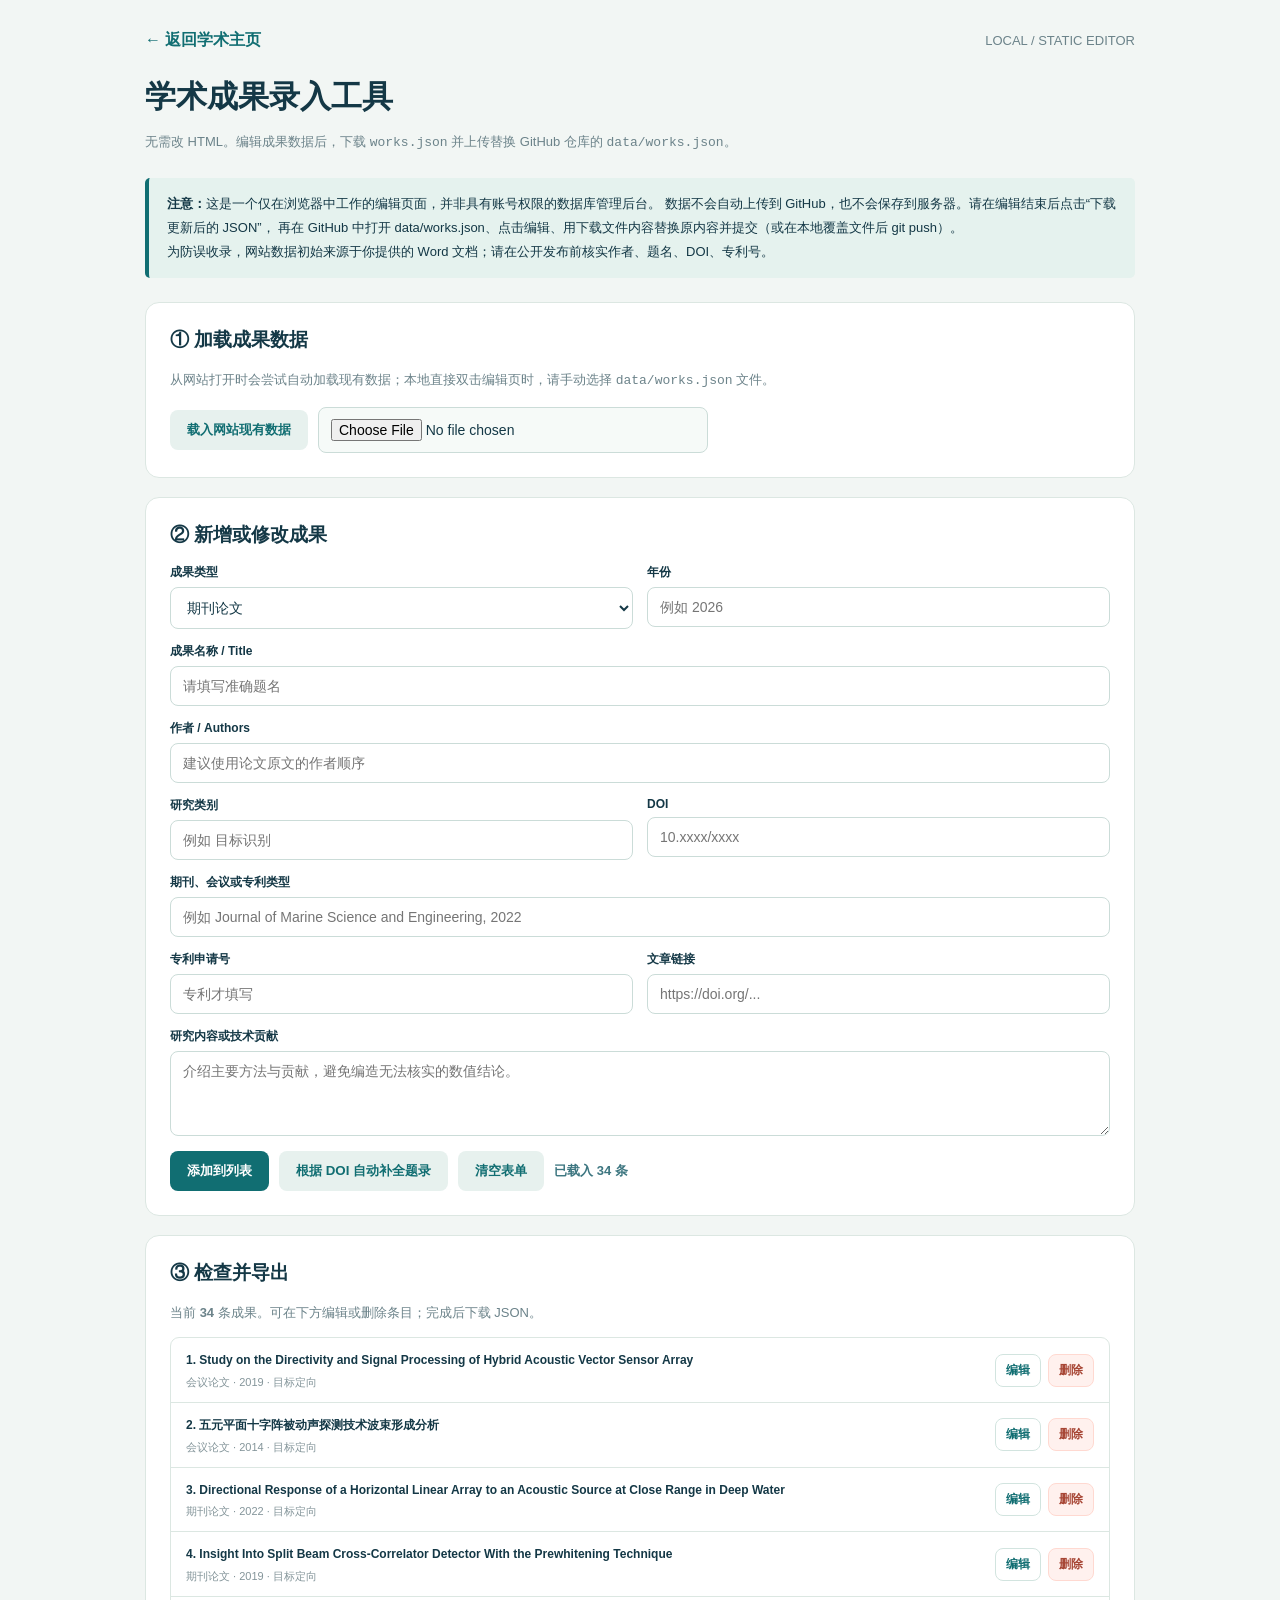
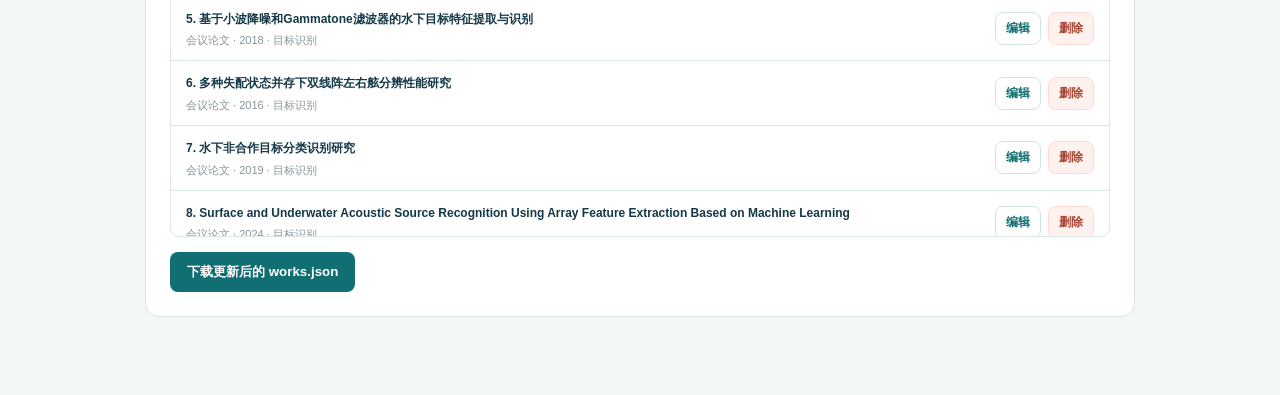
==== tools/editor.html @ 101e5ba7 "Add files via upload" ====
<!doctype html>
<html lang="zh-CN">
<head>
<meta charset="UTF-8"><meta name="viewport" content="width=device-width,initial-scale=1">
<title>成果录入工具 · 张文学术主页</title>
<style>
:root{--ink:#143846;--teal:#116e72;--soft:#edf5f2;--line:#dce7e2}
*{box-sizing:border-box}
body{margin:0;background:#f2f6f4;color:var(--ink);font-family:-apple-system,BlinkMacSystemFont,"Segoe UI","PingFang SC","Microsoft YaHei",sans-serif}
main{max-width:1030px;padding:30px 20px 80px;margin:auto}
nav{display:flex;justify-content:space-between;align-items:center;margin-bottom:25px}
nav a{color:var(--teal);font-weight:700;text-decoration:none}
h1{font-size:31px;margin-bottom:6px}h2{font-size:19px;margin:0 0 16px}p{line-height:1.7}
.muted{color:#6c838a;font-size:13px}
.notice{background:#e5f2ee;border-left:4px solid var(--teal);padding:14px 18px;line-height:1.85;font-size:13px;border-radius:5px;margin:24px 0}
.section{background:#fff;border:1px solid var(--line);padding:24px;border-radius:14px;margin-top:19px}
.grid{display:grid;grid-template-columns:1fr 1fr;gap:14px}
label{font-size:12px;font-weight:650;display:flex;flex-direction:column;gap:6px}
input,textarea,select{padding:11px 12px;font-size:14px;background:#fff;border:1px solid #cbdcd8;border-radius:8px;width:100%;color:var(--ink)}
textarea{resize:vertical;min-height:85px}label.wide{grid-column:1 / -1}
button{background:var(--teal);color:#fff;border:0;border-radius:8px;padding:11px 17px;font-weight:700;cursor:pointer}
button.secondary{background:#e7f1ee;color:var(--teal)}
button.light{background:#fff;border:1px solid #d2e4df;color:var(--teal);padding:7px 10px;font-size:12px}
button.danger{background:#fff1ee;color:#a74635;border:1px solid #ffd9d1;padding:7px 10px;font-size:12px}
.actions{display:flex;gap:10px;flex-wrap:wrap;align-items:center;margin-top:15px}
#status{font-size:13px;color:#3d7680;font-weight:600}
.list{max-height:500px;overflow:auto;border:1px solid var(--line);border-radius:9px}
.item{display:flex;gap:12px;justify-content:space-between;padding:12px 15px;border-bottom:1px solid var(--line)}
.item:last-child{border-bottom:0}.item strong{font-size:12px;line-height:1.55}.item span{font-size:11px;color:#84959a;display:block;margin-top:5px}
.item-actions{display:flex;flex-shrink:0;gap:7px;align-items:center}
input[type=file]{background:#f6faf8}
@media(max-width:670px){.grid{grid-template-columns:1fr}.item{display:block}.item-actions{margin-top:10px}}
</style>
</head>
<body>
<main>
<nav><a href="../index.html">← 返回学术主页</a><span class="muted">LOCAL / STATIC EDITOR</span></nav>
<h1>学术成果录入工具</h1>
<p class="muted">无需改 HTML。编辑成果数据后，下载 <code>works.json</code> 并上传替换 GitHub 仓库的 <code>data/works.json</code>。</p>
<div class="notice">
<strong>注意：</strong>这是一个仅在浏览器中工作的编辑页面，并非具有账号权限的数据库管理后台。
数据不会自动上传到 GitHub，也不会保存到服务器。请在编辑结束后点击“下载更新后的 JSON”，
再在 GitHub 中打开 data/works.json、点击编辑、用下载文件内容替换原内容并提交（或在本地覆盖文件后 git push）。<br>
为防误收录，网站数据初始来源于你提供的 Word 文档；请在公开发布前核实作者、题名、DOI、专利号。
</div>
<section class="section">
<h2>① 加载成果数据</h2>
<p class="muted">从网站打开时会尝试自动加载现有数据；本地直接双击编辑页时，请手动选择 <code>data/works.json</code> 文件。</p>
<div class="actions">
  <button id="load-online" class="secondary" type="button">载入网站现有数据</button>
  <input type="file" id="pick-file" accept=".json,application/json" aria-label="选择 works.json 文件" style="max-width:390px">
</div>
</section>
<section class="section">
<h2>② 新增或修改成果</h2>
<form id="record-form">
<div class="grid">
  <label>成果类型<select name="type" required>
    <option>期刊论文</option><option>会议论文</option><option>专利</option>
  </select></label>
  <label>年份<input type="number" name="year" min="1950" max="2100" placeholder="例如 2026"></label>
  <label class="wide">成果名称 / Title<input type="text" name="title" required placeholder="请填写准确题名"></label>
  <label class="wide">作者 / Authors<input type="text" name="authors" placeholder="建议使用论文原文的作者顺序"></label>
  <label>研究类别<input type="text" name="category" placeholder="例如 目标识别"></label>
  <label>DOI<input type="text" id="doi" name="doi" placeholder="10.xxxx/xxxx"></label>
  <label class="wide">期刊、会议或专利类型<input type="text" name="publication" placeholder="例如 Journal of Marine Science and Engineering, 2022"></label>
  <label>专利申请号<input type="text" name="application_no" placeholder="专利才填写"></label>
  <label>文章链接<input type="url" name="url" placeholder="https://doi.org/..."></label>
  <label class="wide">研究内容或技术贡献<textarea name="description" placeholder="介绍主要方法与贡献，避免编造无法核实的数值结论。"></textarea></label>
</div>
<div class="actions">
  <button type="submit" id="save">添加到列表</button>
  <button type="button" class="secondary" id="lookup-doi">根据 DOI 自动补全题录</button>
  <button type="reset" class="secondary" id="clear-form">清空表单</button>
  <span id="status"></span>
</div>
</form>
</section>
<section class="section">
<h2>③ 检查并导出</h2>
<p class="muted">当前 <strong id="count">0</strong> 条成果。可在下方编辑或删除条目；完成后下载 JSON。</p>
<div id="record-list" class="list"></div>
<div class="actions"><button id="download" type="button">下载更新后的 works.json</button></div>
</section>
</main>
<script>
"use strict";
let records=[],editingIndex=-1;
const el = (id)=>document.getElementById(id);
const form=el("record-form");
const sanitize=(s)=>String(s??"");
function status(text){el("status").textContent=text}
function validate(records){
 if(!Array.isArray(records)||!records.every(w=>w&&typeof w.title==="string"&&typeof w.type==="string"))
   throw Error("数据格式错误：请加载网站导出的 works.json 数组");
}
function setRecords(newRecords){
 validate(newRecords);records=newRecords;editingIndex=-1;form.reset();el("save").textContent="添加到列表";
 status(`已载入 ${records.length} 条`);refreshList();
}
function refreshList(){
 el("count").textContent=records.length;
 const root=el("record-list");root.innerHTML="";
 for(let i=0;i<records.length;i++){
   const w=records[i];
   const row=document.createElement("div");row.className="item";
   const details=document.createElement("div");
   const title=document.createElement("strong");title.textContent=`${i+1}. ${w.title}`;
   const meta=document.createElement("span");meta.textContent=`${w.type} · ${w.year || "待核年份"} · ${w.category||""}`;
   details.append(title,meta);
   const actions=document.createElement("div");actions.className="item-actions";
   const edit=document.createElement("button");edit.textContent="编辑";edit.className="light";edit.type="button";
   edit.onclick=()=>editRecord(i);
   const del=document.createElement("button");del.textContent="删除";del.className="danger";del.type="button";
   del.onclick=()=>{if(confirm("确认删除这条成果吗？")){records.splice(i,1);refreshList();status("已删除，请下载JSON以保存更改")}};
   actions.append(edit,del);row.append(details,actions);root.append(row);
 }
}
function editRecord(i){
 editingIndex=i;const rec=records[i];form.reset();
 for(const field of form.querySelectorAll("[name]")){
   field.value = rec[field.name] ?? "";
 }
 el("save").textContent="保存修改";form.scrollIntoView({behavior:"smooth",block:"center"});
 status(`正在编辑第 ${i+1} 项`);
}
async function onlineLoad(){
 try{
   const response=await fetch("../data/works.json",{cache:"no-store"});
   if(!response.ok)throw Error("HTTP "+response.status);
   setRecords(await response.json());
 }catch(error){status("无法自动读取，请点击“选择文件”加载 works.json。")}
}
el("load-online").addEventListener("click",onlineLoad);
el("pick-file").addEventListener("change",async(e)=>{
 const file=e.target.files[0];if(!file)return;
 try{setRecords(JSON.parse(await file.text()))}
 catch(error){status("文件格式有误："+error.message)}
});
form.addEventListener("submit",(event)=>{
 event.preventDefault();
 const raw=Object.fromEntries(new FormData(form).entries());
 const record={id: editingIndex>=0 ? records[editingIndex].id : "entry-"+Date.now().toString(36),
  type:raw.type,category:raw.category||"未分类",title:raw.title.trim(),
  authors:raw.authors.trim(),year:raw.year?Number(raw.year):null,
  publication:raw.publication.trim(),doi:raw.doi.trim().replace(/^https?:\/\/(?:dx\.)?doi\.org\//i,""),
  url:raw.url.trim(),application_no:raw.application_no.trim(),
  description:raw.description.trim(),source:"手工录入",verified:false};
 if(!record.title){status("请填写题名");return}
 if(editingIndex>=0)records[editingIndex]=record;else records.unshift(record);
 editingIndex=-1;form.reset();el("save").textContent="添加到列表";
 refreshList();status("条目已加入浏览器列表，请记得下载 JSON 并上传 GitHub。");
});
el("clear-form").onclick=()=>{editingIndex=-1;el("save").textContent="添加到列表";status("")};
el("download").onclick=()=>{
 if(!records.length && !confirm("当前成果列表为空，确认导出空JSON吗？"))return;
 const file=new Blob([JSON.stringify(records,null,2)],{type:"application/json;charset=utf-8"});
 const url=URL.createObjectURL(file),a=document.createElement("a");
 a.href=url;a.download="works.json";document.body.append(a);a.click();a.remove();
 setTimeout(()=>URL.revokeObjectURL(url),1000);
 status("文件已下载。请用此文件内容替换仓库 data/works.json 的文本并提交，网站才会更新。");
};
el("lookup-doi").onclick=async()=>{
 const doi=el("doi").value.trim().replace(/^https?:\/\/(?:dx\.)?doi\.org\//i,"");
 if(!doi){status("请先填写 DOI");return}
 status("正在尝试查询 Crossref...");
 try{
   const response=await fetch("https://api.crossref.org/works/"+encodeURIComponent(doi));
   if(!response.ok)throw Error("API "+response.status);
   const data=(await response.json()).message;
   if(!data || !data.title?.length)throw Error("无有效题录");
   form.elements.title.value=data.title[0]||"";
   form.elements.authors.value=(data.author||[]).map(a=>[a.given,a.family].filter(Boolean).join(" ")).join(", ");
   form.elements.publication.value=(data["container-title"]||[])[0]||"";
   const dateparts=(data.published?.["date-parts"]||data.issued?.["date-parts"]||[])[0];
   if(dateparts?.[0])form.elements.year.value=dateparts[0];
   form.elements.url.value="https://doi.org/"+doi;
   form.elements.type.value=data.type==="proceedings-article"?"会议论文":"期刊论文";
   status("已根据 Crossref 补全，请人工核对作者顺序、单位和题名。");
 }catch(error){status("自动查询未成功，仍可手动录入。"+error.message)}
};
onlineLoad();
</script>
</body>
</html>
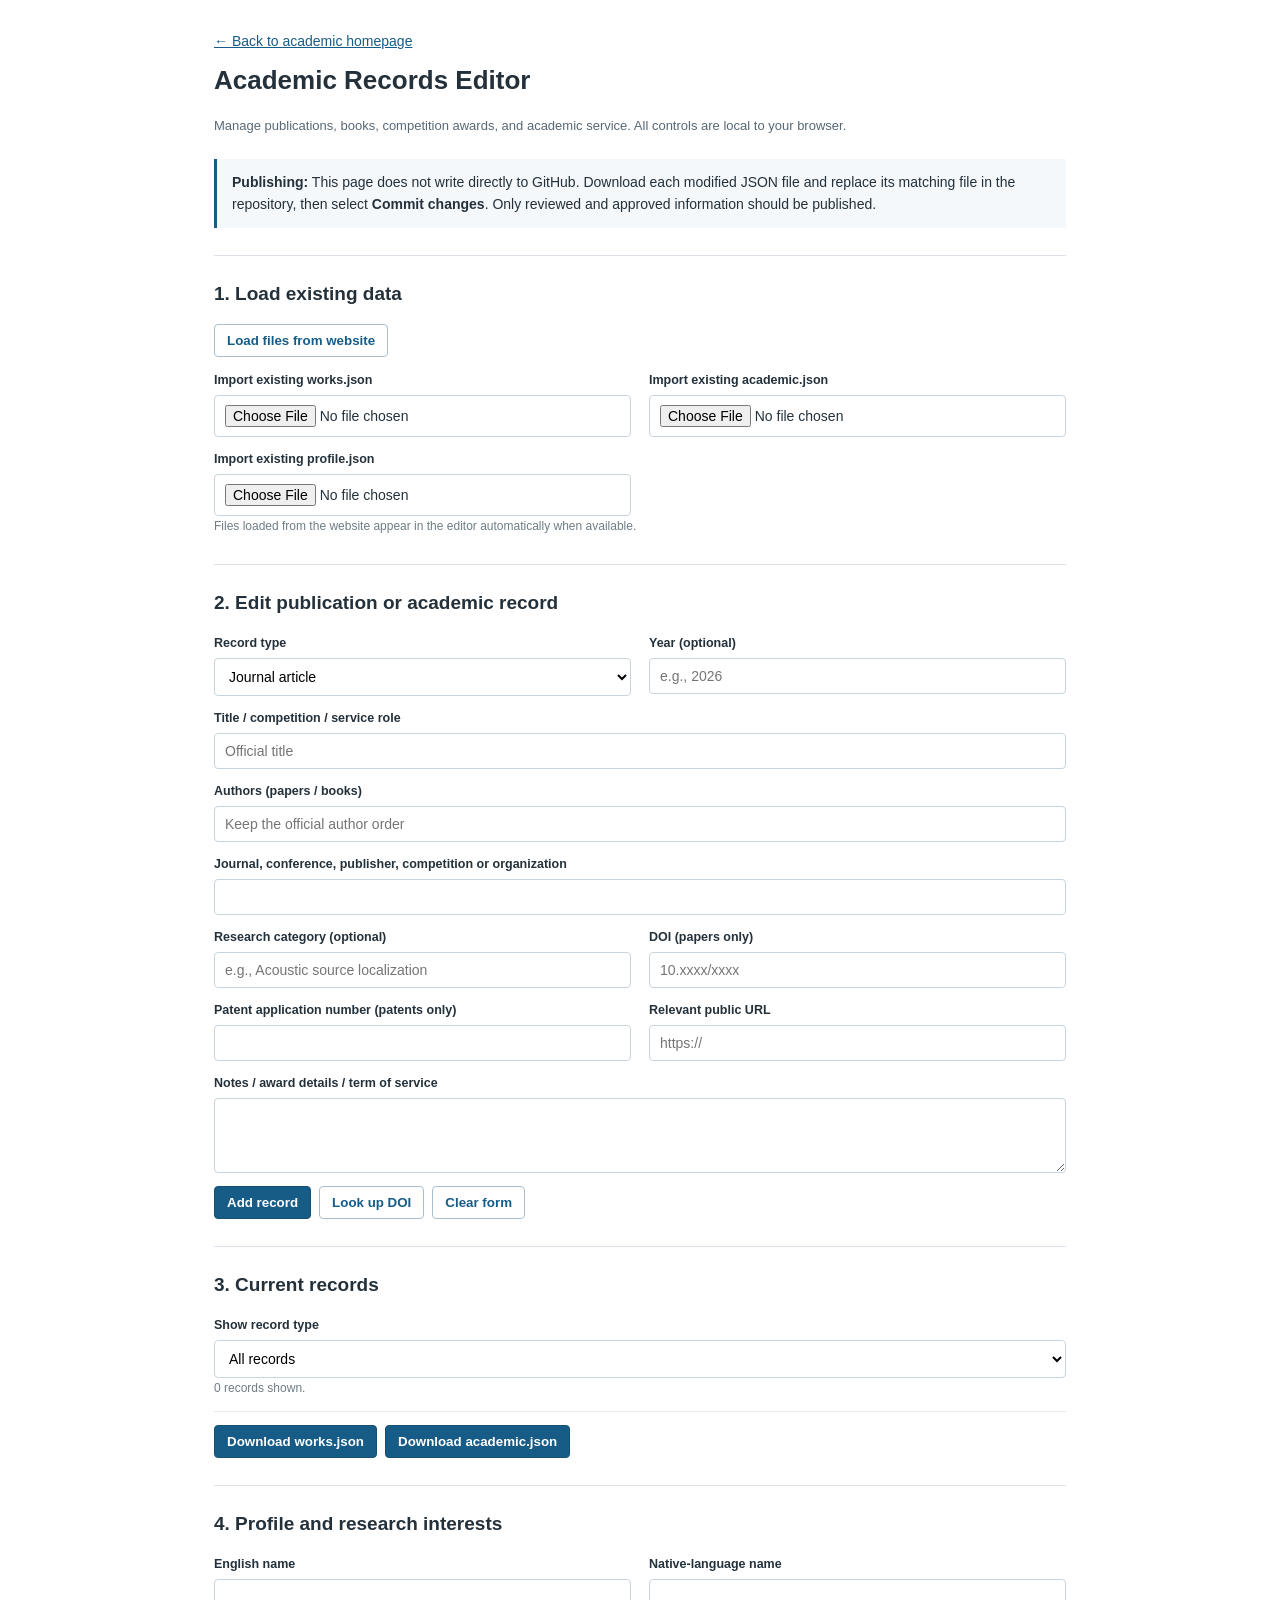
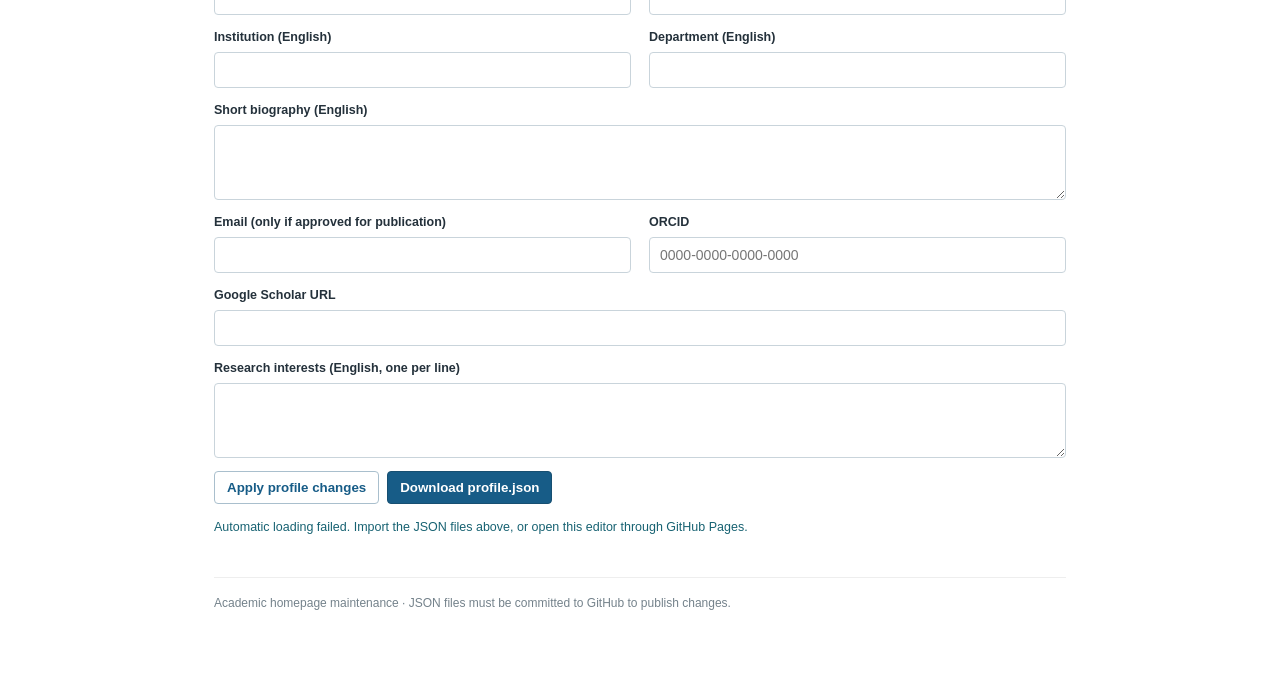
==== commit 1d955896: "Update editor.html" ====
--- a/tools/editor.html
+++ b/tools/editor.html
@@ -1,185 +1,310 @@
 <!doctype html>
-<html lang="zh-CN">
+<html lang="en">
 <head>
-<meta charset="UTF-8"><meta name="viewport" content="width=device-width,initial-scale=1">
-<title>成果录入工具 · 张文学术主页</title>
+<meta charset="utf-8">
+<meta name="viewport" content="width=device-width, initial-scale=1">
+<title>Manage Records | Zhang Wen</title>
 <style>
-:root{--ink:#143846;--teal:#116e72;--soft:#edf5f2;--line:#dce7e2}
-*{box-sizing:border-box}
-body{margin:0;background:#f2f6f4;color:var(--ink);font-family:-apple-system,BlinkMacSystemFont,"Segoe UI","PingFang SC","Microsoft YaHei",sans-serif}
-main{max-width:1030px;padding:30px 20px 80px;margin:auto}
-nav{display:flex;justify-content:space-between;align-items:center;margin-bottom:25px}
-nav a{color:var(--teal);font-weight:700;text-decoration:none}
-h1{font-size:31px;margin-bottom:6px}h2{font-size:19px;margin:0 0 16px}p{line-height:1.7}
-.muted{color:#6c838a;font-size:13px}
-.notice{background:#e5f2ee;border-left:4px solid var(--teal);padding:14px 18px;line-height:1.85;font-size:13px;border-radius:5px;margin:24px 0}
-.section{background:#fff;border:1px solid var(--line);padding:24px;border-radius:14px;margin-top:19px}
-.grid{display:grid;grid-template-columns:1fr 1fr;gap:14px}
-label{font-size:12px;font-weight:650;display:flex;flex-direction:column;gap:6px}
-input,textarea,select{padding:11px 12px;font-size:14px;background:#fff;border:1px solid #cbdcd8;border-radius:8px;width:100%;color:var(--ink)}
-textarea{resize:vertical;min-height:85px}label.wide{grid-column:1 / -1}
-button{background:var(--teal);color:#fff;border:0;border-radius:8px;padding:11px 17px;font-weight:700;cursor:pointer}
-button.secondary{background:#e7f1ee;color:var(--teal)}
-button.light{background:#fff;border:1px solid #d2e4df;color:var(--teal);padding:7px 10px;font-size:12px}
-button.danger{background:#fff1ee;color:#a74635;border:1px solid #ffd9d1;padding:7px 10px;font-size:12px}
-.actions{display:flex;gap:10px;flex-wrap:wrap;align-items:center;margin-top:15px}
-#status{font-size:13px;color:#3d7680;font-weight:600}
-.list{max-height:500px;overflow:auto;border:1px solid var(--line);border-radius:9px}
-.item{display:flex;gap:12px;justify-content:space-between;padding:12px 15px;border-bottom:1px solid var(--line)}
-.item:last-child{border-bottom:0}.item strong{font-size:12px;line-height:1.55}.item span{font-size:11px;color:#84959a;display:block;margin-top:5px}
-.item-actions{display:flex;flex-shrink:0;gap:7px;align-items:center}
-input[type=file]{background:#f6faf8}
-@media(max-width:670px){.grid{grid-template-columns:1fr}.item{display:block}.item-actions{margin-top:10px}}
+:root { color-scheme: light; --link:#175c87; --border:#dce2e7; --muted:#586874; }
+* { box-sizing:border-box; }
+body { margin:0; background:#fff; color:#24313b; font:14px/1.6 Arial, Helvetica, sans-serif; }
+main { max-width:900px; padding:30px 24px 70px; margin:auto; }
+a { color:var(--link); } h1 {font-size:26px;margin:8px 0 5px} h2 {font-size:19px;margin:0 0 15px;}
+p,li {line-height:1.7} .muted {color:var(--muted);font-size:13px}
+.notice {border-left:3px solid #175c87; background:#f4f8fa;padding:12px 15px;margin:22px 0}
+section {border-top:1px solid var(--border);margin:27px 0 0;padding:23px 0 0}
+.fields {display:grid;grid-template-columns:1fr 1fr;gap:12px 18px}
+label {display:flex;flex-direction:column;gap:5px;font-size:12.5px;font-weight:600}
+label.wide{grid-column:1/-1}
+input,textarea,select{background:#fff;border:1px solid #c9d4db;border-radius:4px;padding:9px 10px;font:14px Arial,sans-serif;width:100%}
+textarea{min-height:75px;resize:vertical}
+button{border:1px solid #174f71;border-radius:4px;background:#175c87;color:#fff;padding:8px 12px;font-weight:600;cursor:pointer}
+button.secondary{background:white;color:var(--link);border-color:#a9bfcd}
+button.delete{background:white;color:#a03a35;border-color:#e2b9b6}
+button:disabled{opacity:.5;cursor:not-allowed}
+.controls{display:flex;gap:8px;flex-wrap:wrap;align-items:center;margin:13px 0}
+.section-help{color:#6f7d85;font-size:12px;margin-top:0}
+#status {display:block;margin:13px 0;color:#176272;font-size:12.5px;min-height:18px}
+.record {padding:10px 2px;border-bottom:1px solid #e6ebee;display:flex;gap:13px;justify-content:space-between;align-items:center}
+.record-title{font-size:13px;font-weight:600;display:block}
+.record-meta{font-size:12px;color:#6f818b;display:block;margin-top:4px}
+.record-actions{display:flex;gap:6px;flex-shrink:0}
+.record-actions button{padding:5px 9px;font-size:11px}
+#records{max-height:470px;overflow:auto;border-top:1px solid #e6ebee}
+footer{margin-top:40px;padding-top:16px;border-top:1px solid #eee;color:#74828b;font-size:12px}
+@media(max-width:670px){main{padding:25px 16px}.fields{grid-template-columns:1fr}.record{display:block}.record-actions{margin-top:9px}}
 </style>
 </head>
 <body>
 <main>
-<nav><a href="../index.html">← 返回学术主页</a><span class="muted">LOCAL / STATIC EDITOR</span></nav>
-<h1>学术成果录入工具</h1>
-<p class="muted">无需改 HTML。编辑成果数据后，下载 <code>works.json</code> 并上传替换 GitHub 仓库的 <code>data/works.json</code>。</p>
-<div class="notice">
-<strong>注意：</strong>这是一个仅在浏览器中工作的编辑页面，并非具有账号权限的数据库管理后台。
-数据不会自动上传到 GitHub，也不会保存到服务器。请在编辑结束后点击“下载更新后的 JSON”，
-再在 GitHub 中打开 data/works.json、点击编辑、用下载文件内容替换原内容并提交（或在本地覆盖文件后 git push）。<br>
-为防误收录，网站数据初始来源于你提供的 Word 文档；请在公开发布前核实作者、题名、DOI、专利号。
-</div>
-<section class="section">
-<h2>① 加载成果数据</h2>
-<p class="muted">从网站打开时会尝试自动加载现有数据；本地直接双击编辑页时，请手动选择 <code>data/works.json</code> 文件。</p>
-<div class="actions">
-  <button id="load-online" class="secondary" type="button">载入网站现有数据</button>
-  <input type="file" id="pick-file" accept=".json,application/json" aria-label="选择 works.json 文件" style="max-width:390px">
-</div>
+<a href="../index.html">← Back to academic homepage</a>
+<h1>Academic Records Editor</h1>
+<p class="muted">Manage publications, books, competition awards, and academic service. All controls are local to your browser.</p>
+<div class="notice"><strong>Publishing:</strong> This page does not write directly to GitHub.
+Download each modified JSON file and replace its matching file in the repository, then select <strong>Commit changes</strong>.
+Only reviewed and approved information should be published.</div>
+
+<section>
+<h2>1. Load existing data</h2>
+<div class="controls"><button type="button" class="secondary" id="reload">Load files from website</button></div>
+<div class="fields">
+  <label>Import existing works.json<input type="file" id="import-works" accept=".json,application/json"></label>
+  <label>Import existing academic.json<input type="file" id="import-academic" accept=".json,application/json"></label>
+  <label>Import existing profile.json<input type="file" id="import-profile" accept=".json,application/json"></label>
+</div>
+<p class="section-help">Files loaded from the website appear in the editor automatically when available.</p>
 </section>
-<section class="section">
-<h2>② 新增或修改成果</h2>
+
+<section>
+<h2>2. Edit publication or academic record</h2>
 <form id="record-form">
-<div class="grid">
-  <label>成果类型<select name="type" required>
-    <option>期刊论文</option><option>会议论文</option><option>专利</option>
-  </select></label>
-  <label>年份<input type="number" name="year" min="1950" max="2100" placeholder="例如 2026"></label>
-  <label class="wide">成果名称 / Title<input type="text" name="title" required placeholder="请填写准确题名"></label>
-  <label class="wide">作者 / Authors<input type="text" name="authors" placeholder="建议使用论文原文的作者顺序"></label>
-  <label>研究类别<input type="text" name="category" placeholder="例如 目标识别"></label>
-  <label>DOI<input type="text" id="doi" name="doi" placeholder="10.xxxx/xxxx"></label>
-  <label class="wide">期刊、会议或专利类型<input type="text" name="publication" placeholder="例如 Journal of Marine Science and Engineering, 2022"></label>
-  <label>专利申请号<input type="text" name="application_no" placeholder="专利才填写"></label>
-  <label>文章链接<input type="url" name="url" placeholder="https://doi.org/..."></label>
-  <label class="wide">研究内容或技术贡献<textarea name="description" placeholder="介绍主要方法与贡献，避免编造无法核实的数值结论。"></textarea></label>
-</div>
-<div class="actions">
-  <button type="submit" id="save">添加到列表</button>
-  <button type="button" class="secondary" id="lookup-doi">根据 DOI 自动补全题录</button>
-  <button type="reset" class="secondary" id="clear-form">清空表单</button>
-  <span id="status"></span>
+<div class="fields">
+ <label>Record type
+   <select id="kind" name="kind">
+    <option value="journal">Journal article</option>
+    <option value="conference">Conference paper</option>
+    <option value="patent">Patent (saved in data, not displayed on main page)</option>
+    <option value="book">Book / monograph</option>
+    <option value="award">Competition award</option>
+    <option value="service">Academic service / reviewer role</option>
+   </select>
+ </label>
+ <label>Year (optional)<input type="number" name="year" min="1900" max="2100" placeholder="e.g., 2026"></label>
+ <label class="wide">Title / competition / service role<input name="title" required placeholder="Official title"></label>
+ <label class="wide">Authors (papers / books)<input name="authors" placeholder="Keep the official author order"></label>
+ <label class="wide">Journal, conference, publisher, competition or organization<input name="publication"></label>
+ <label>Research category (optional)<input name="category" placeholder="e.g., Acoustic source localization"></label>
+ <label>DOI (papers only)<input name="doi" placeholder="10.xxxx/xxxx"></label>
+ <label>Patent application number (patents only)<input name="application_no"></label>
+ <label>Relevant public URL<input name="url" type="url" placeholder="https://"></label>
+ <label class="wide">Notes / award details / term of service<textarea name="description"></textarea></label>
+</div>
+<div class="controls">
+ <button id="save-record" type="submit">Add record</button>
+ <button id="doi-lookup" type="button" class="secondary">Look up DOI</button>
+ <button id="cancel-record" type="button" class="secondary">Clear form</button>
 </div>
 </form>
 </section>
-<section class="section">
-<h2>③ 检查并导出</h2>
-<p class="muted">当前 <strong id="count">0</strong> 条成果。可在下方编辑或删除条目；完成后下载 JSON。</p>
-<div id="record-list" class="list"></div>
-<div class="actions"><button id="download" type="button">下载更新后的 works.json</button></div>
+
+<section>
+<h2>3. Current records</h2>
+<label>Show record type
+<select id="list-kind">
+ <option value="all">All records</option>
+ <option value="journal">Journal articles</option>
+ <option value="conference">Conference papers</option>
+ <option value="patent">Patents (stored)</option>
+ <option value="book">Books & monographs</option>
+ <option value="award">Competition awards</option>
+ <option value="service">Academic service</option>
+</select>
+</label>
+<p class="section-help"><span id="record-count">0</span> records shown.</p>
+<div id="records"></div>
+<div class="controls">
+ <button type="button" id="download-works">Download works.json</button>
+ <button type="button" id="download-academic">Download academic.json</button>
+</div>
 </section>
+
+<section>
+<h2>4. Profile and research interests</h2>
+<form id="profile-form">
+<div class="fields">
+  <label>English name<input name="name_en"></label>
+  <label>Native-language name<input name="name_zh"></label>
+  <label>Institution (English)<input name="institution_en"></label>
+  <label>Department (English)<input name="department_en"></label>
+  <label class="wide">Short biography (English)<textarea name="biography_en"></textarea></label>
+  <label>Email (only if approved for publication)<input name="email" type="email"></label>
+  <label>ORCID<input name="orcid" placeholder="0000-0000-0000-0000"></label>
+  <label class="wide">Google Scholar URL<input name="scholar_url" type="url"></label>
+  <label class="wide">Research interests (English, one per line)<textarea name="research_interests_en"></textarea></label>
+</div>
+<div class="controls">
+ <button type="submit" class="secondary">Apply profile changes</button>
+ <button type="button" id="download-profile">Download profile.json</button>
+</div>
+</form>
+</section>
+
+<span role="status" aria-live="polite" id="status"></span>
+<footer>Academic homepage maintenance · JSON files must be committed to GitHub to publish changes.</footer>
 </main>
+
 <script>
 "use strict";
-let records=[],editingIndex=-1;
-const el = (id)=>document.getElementById(id);
-const form=el("record-form");
-const sanitize=(s)=>String(s??"");
-function status(text){el("status").textContent=text}
-function validate(records){
- if(!Array.isArray(records)||!records.every(w=>w&&typeof w.title==="string"&&typeof w.type==="string"))
-   throw Error("数据格式错误：请加载网站导出的 works.json 数组");
-}
-function setRecords(newRecords){
- validate(newRecords);records=newRecords;editingIndex=-1;form.reset();el("save").textContent="添加到列表";
- status(`已载入 ${records.length} 条`);refreshList();
-}
-function refreshList(){
- el("count").textContent=records.length;
- const root=el("record-list");root.innerHTML="";
- for(let i=0;i<records.length;i++){
-   const w=records[i];
-   const row=document.createElement("div");row.className="item";
-   const details=document.createElement("div");
-   const title=document.createElement("strong");title.textContent=`${i+1}. ${w.title}`;
-   const meta=document.createElement("span");meta.textContent=`${w.type} · ${w.year || "待核年份"} · ${w.category||""}`;
-   details.append(title,meta);
-   const actions=document.createElement("div");actions.className="item-actions";
-   const edit=document.createElement("button");edit.textContent="编辑";edit.className="light";edit.type="button";
-   edit.onclick=()=>editRecord(i);
-   const del=document.createElement("button");del.textContent="删除";del.className="danger";del.type="button";
-   del.onclick=()=>{if(confirm("确认删除这条成果吗？")){records.splice(i,1);refreshList();status("已删除，请下载JSON以保存更改")}};
-   actions.append(edit,del);row.append(details,actions);root.append(row);
- }
-}
-function editRecord(i){
- editingIndex=i;const rec=records[i];form.reset();
- for(const field of form.querySelectorAll("[name]")){
-   field.value = rec[field.name] ?? "";
- }
- el("save").textContent="保存修改";form.scrollIntoView({behavior:"smooth",block:"center"});
- status(`正在编辑第 ${i+1} 项`);
-}
-async function onlineLoad(){
+let works=[], academic={books:[], awards:[], services:[]},profile={}, editing=null;
+const $=(id)=>document.getElementById(id);
+const form=$("record-form"),profileForm=$("profile-form");
+const labelForKind={journal:"Journal article",conference:"Conference paper",patent:"Patent",
+ book:"Book / monograph",award:"Competition award",service:"Academic service"};
+const workType={journal:"期刊论文",conference:"会议论文",patent:"专利"};
+const extrasKey={book:"books",award:"awards",service:"services"};
+function status(message){$("status").textContent=message}
+function ensureData(data,which){
+ if(which==="works"){
+   if(!Array.isArray(data))throw Error("works.json must contain a JSON array.");
+   works=data;
+ }else if(which==="academic"){
+   if(!data || typeof data!=="object" || Array.isArray(data))throw Error("academic.json must be a JSON object.");
+   academic={books:Array.isArray(data.books)?data.books:[],awards:Array.isArray(data.awards)?data.awards:[],services:Array.isArray(data.services)?data.services:[]};
+ }else{if(!data || typeof data!=="object" || Array.isArray(data))throw Error("profile.json must be an object."); profile=data; fillProfile();}
+ renderRecords();
+}
+async function loadOnline(){
  try{
-   const response=await fetch("../data/works.json",{cache:"no-store"});
-   if(!response.ok)throw Error("HTTP "+response.status);
-   setRecords(await response.json());
- }catch(error){status("无法自动读取，请点击“选择文件”加载 works.json。")}
-}
-el("load-online").addEventListener("click",onlineLoad);
-el("pick-file").addEventListener("change",async(e)=>{
- const file=e.target.files[0];if(!file)return;
- try{setRecords(JSON.parse(await file.text()))}
- catch(error){status("文件格式有误："+error.message)}
-});
-form.addEventListener("submit",(event)=>{
+   const keys=["works","academic","profile"];
+   const data=await Promise.all(keys.map(async key=>{
+     const response=await fetch("../data/"+key+".json",{cache:"no-store"});
+     if(!response.ok)throw Error(key+".json is unavailable");
+     return response.json();
+   }));
+   keys.forEach((key,i)=>ensureData(data[i],key));
+   status("Loaded data from the published website.");
+ }catch(error){
+   status("Automatic loading failed. Import the JSON files above, or open this editor through GitHub Pages.");
+ }
+}
+for(const kind of ["works","academic","profile"]){
+ $("import-"+kind).addEventListener("change",async(e)=>{
+   const file=e.target.files?.[0];if(!file)return;
+   try{ensureData(JSON.parse(await file.text()),kind);status("Imported "+file.name);}
+   catch(error){status("Import failed: "+error.message)}
+ });
+}
+function getItems(kind){
+ if(workType[kind])return works;
+ return academic[extrasKey[kind]];
+}
+function matchesKind(item,kind){
+ if(workType[kind])return item.type===workType[kind];
+ return true;
+}
+function allRecords(){
+ const all=[];
+ for(const item of works){
+   const kind=Object.keys(workType).find(k=>workType[k]===item.type) || "journal";
+   all.push({kind,item,ref:works});
+ }
+ for(const kind of ["book","award","service"]){
+   for(const item of academic[extrasKey[kind]])all.push({kind,item,ref:academic[extrasKey[kind]]});
+ }
+ return all;
+}
+function renderRecords(){
+ const root=$("records");root.replaceChildren();
+ const choice=$("list-kind").value;
+ const entries=allRecords().filter(rec=>choice==="all"||rec.kind===choice);
+ entries.sort((a,b)=>(Number(b.item.year)||0)-(Number(a.item.year)||0));
+ $("record-count").textContent=entries.length;
+ for(const rec of entries){
+   const row=document.createElement("div");row.className="record";
+   const left=document.createElement("div");
+   const title=document.createElement("span");title.className="record-title";title.textContent=rec.item.title||"Untitled";
+   const meta=document.createElement("span");meta.className="record-meta";
+   meta.textContent=labelForKind[rec.kind]+" · "+(rec.item.year||"Year unknown");
+   left.append(title,meta);
+   const actions=document.createElement("div");actions.className="record-actions";
+   const edit=document.createElement("button");edit.type="button";edit.className="secondary";edit.textContent="Edit";
+   edit.onclick=()=>editRecord(rec);
+   const del=document.createElement("button");del.type="button";del.className="delete";del.textContent="Delete";
+   del.onclick=()=>{if(confirm("Delete this record?")){const i=rec.ref.indexOf(rec.item);if(i>=0)rec.ref.splice(i,1);if(editing?.item===rec.item)clearForm();renderRecords();status("Record deleted. Download the matching JSON file to save changes.")}};
+   actions.append(edit,del);row.append(left,actions);root.append(row);
+ }
+ if(!entries.length){const p=document.createElement("p");p.className="muted";p.textContent="No records in this category.";root.append(p)}
+}
+function editRecord(rec){
+ editing=rec;form.reset();
+ form.elements.kind.value=rec.kind;
+ for(const field of ["title","authors","year","publication","category","doi","application_no","url","description"]){
+   form.elements[field].value=rec.item[field]??"";
+ }
+ $("save-record").textContent="Save changes";
+ form.scrollIntoView({behavior:"smooth",block:"start"});
+ status("Editing existing record. Changes stay in your browser until JSON export.");
+}
+function clearForm(){editing=null;form.reset();$("save-record").textContent="Add record"}
+$("cancel-record").onclick=()=>{clearForm();status("Form cleared.")};
+$("list-kind").onchange=renderRecords;
+form.onsubmit=(event)=>{
  event.preventDefault();
- const raw=Object.fromEntries(new FormData(form).entries());
- const record={id: editingIndex>=0 ? records[editingIndex].id : "entry-"+Date.now().toString(36),
-  type:raw.type,category:raw.category||"未分类",title:raw.title.trim(),
-  authors:raw.authors.trim(),year:raw.year?Number(raw.year):null,
-  publication:raw.publication.trim(),doi:raw.doi.trim().replace(/^https?:\/\/(?:dx\.)?doi\.org\//i,""),
-  url:raw.url.trim(),application_no:raw.application_no.trim(),
-  description:raw.description.trim(),source:"手工录入",verified:false};
- if(!record.title){status("请填写题名");return}
- if(editingIndex>=0)records[editingIndex]=record;else records.unshift(record);
- editingIndex=-1;form.reset();el("save").textContent="添加到列表";
- refreshList();status("条目已加入浏览器列表，请记得下载 JSON 并上传 GitHub。");
-});
-el("clear-form").onclick=()=>{editingIndex=-1;el("save").textContent="添加到列表";status("")};
-el("download").onclick=()=>{
- if(!records.length && !confirm("当前成果列表为空，确认导出空JSON吗？"))return;
- const file=new Blob([JSON.stringify(records,null,2)],{type:"application/json;charset=utf-8"});
- const url=URL.createObjectURL(file),a=document.createElement("a");
- a.href=url;a.download="works.json";document.body.append(a);a.click();a.remove();
+ const data=Object.fromEntries(new FormData(form).entries());
+ const kind=data.kind;
+ const old=editing?.item;
+ const rec={...(old||{}),
+   id:old?.id||("entry-"+Date.now().toString(36)+"-"+Math.random().toString(36).slice(2,7)),
+   title:(data.title||"").trim(),
+   authors:(data.authors||"").trim(),
+   year:data.year?Number(data.year):null,
+   publication:(data.publication||"").trim(),
+   category:(data.category||"").trim(),
+   doi:(data.doi||"").trim().replace(/^https?:\/\/(?:dx\.)?doi\.org\//i,""),
+   application_no:(data.application_no||"").trim(),
+   url:(data.url||"").trim(),
+   description:(data.description||"").trim()
+ };
+ if(!rec.title){status("Please enter a title or role.");return}
+ if(workType[kind])rec.type=workType[kind];
+ else delete rec.type;
+ if(editing){
+   const index=editing.ref.indexOf(editing.item);
+   if(index>=0)editing.ref.splice(index,1);
+ }
+ if(workType[kind])works.push(rec);else academic[extrasKey[kind]].push(rec);
+ const exportName=workType[kind]?"works.json":"academic.json";
+ clearForm();renderRecords();
+ status("Record saved locally. Download "+exportName+" and commit it to GitHub.");
+};
+$("doi-lookup").onclick=async()=>{
+ const doi=form.elements.doi.value.trim().replace(/^https?:\/\/(?:dx\.)?doi\.org\//i,"");
+ if(!doi){status("Enter a DOI first.");return}
+ status("Looking up DOI via Crossref...");
+ try{
+   const resp=await fetch("https://api.crossref.org/works/"+encodeURIComponent(doi));
+   if(!resp.ok)throw Error("Crossref returned HTTP "+resp.status);
+   const w=(await resp.json()).message;
+   form.elements.title.value=(w.title||[])[0]||"";
+   form.elements.authors.value=(w.author||[]).map(a=>[a.given,a.family].filter(Boolean).join(" ")).join(", ");
+   form.elements.publication.value=(w["container-title"]||[])[0]||"";
+   const parts=(w.published?.["date-parts"]||w.issued?.["date-parts"]||[])[0];
+   if(parts?.[0])form.elements.year.value=parts[0];
+   form.elements.kind.value=w.type==="proceedings-article"?"conference":"journal";
+   form.elements.url.value="https://doi.org/"+doi;
+   status("Metadata filled from Crossref. Verify all authors and publication details before saving.");
+ }catch(error){status("Lookup unavailable: "+error.message)}
+};
+function fillProfile(){
+ for(const el of profileForm.querySelectorAll("[name]")){
+   if(el.name==="research_interests_en"){
+     el.value=Array.isArray(profile.research_interests_en)?profile.research_interests_en.join("\n"):"";
+   }else{
+     el.value=profile[el.name]||"";
+   }
+ }
+}
+profileForm.onsubmit=(event)=>{
+ event.preventDefault();
+ for(const input of profileForm.querySelectorAll("[name]")){
+   profile[input.name]=input.name==="research_interests_en"
+      ?input.value.split(/\r?\n/).map(s=>s.trim()).filter(Boolean)
+      :input.value.trim();
+ }
+ status("Profile saved locally. Download profile.json to publish.");
+};
+function downloadJSON(filename,obj){
+ const blob=new Blob([JSON.stringify(obj,null,2)+"\n"],{type:"application/json;charset=utf-8"});
+ const url=URL.createObjectURL(blob);const a=document.createElement("a");
+ a.href=url;a.download=filename;document.body.append(a);a.click();a.remove();
  setTimeout(()=>URL.revokeObjectURL(url),1000);
- status("文件已下载。请用此文件内容替换仓库 data/works.json 的文本并提交，网站才会更新。");
-};
-el("lookup-doi").onclick=async()=>{
- const doi=el("doi").value.trim().replace(/^https?:\/\/(?:dx\.)?doi\.org\//i,"");
- if(!doi){status("请先填写 DOI");return}
- status("正在尝试查询 Crossref...");
- try{
-   const response=await fetch("https://api.crossref.org/works/"+encodeURIComponent(doi));
-   if(!response.ok)throw Error("API "+response.status);
-   const data=(await response.json()).message;
-   if(!data || !data.title?.length)throw Error("无有效题录");
-   form.elements.title.value=data.title[0]||"";
-   form.elements.authors.value=(data.author||[]).map(a=>[a.given,a.family].filter(Boolean).join(" ")).join(", ");
-   form.elements.publication.value=(data["container-title"]||[])[0]||"";
-   const dateparts=(data.published?.["date-parts"]||data.issued?.["date-parts"]||[])[0];
-   if(dateparts?.[0])form.elements.year.value=dateparts[0];
-   form.elements.url.value="https://doi.org/"+doi;
-   form.elements.type.value=data.type==="proceedings-article"?"会议论文":"期刊论文";
-   status("已根据 Crossref 补全，请人工核对作者顺序、单位和题名。");
- }catch(error){status("自动查询未成功，仍可手动录入。"+error.message)}
-};
-onlineLoad();
+ status("Downloaded "+filename+". Replace data/"+filename+" in your GitHub repository and commit the change.");
+}
+$("download-works").onclick=()=>downloadJSON("works.json",works);
+$("download-academic").onclick=()=>downloadJSON("academic.json",academic);
+$("download-profile").onclick=()=>downloadJSON("profile.json",profile);
+$("reload").onclick=loadOnline;
+loadOnline();
 </script>
 </body>
 </html>
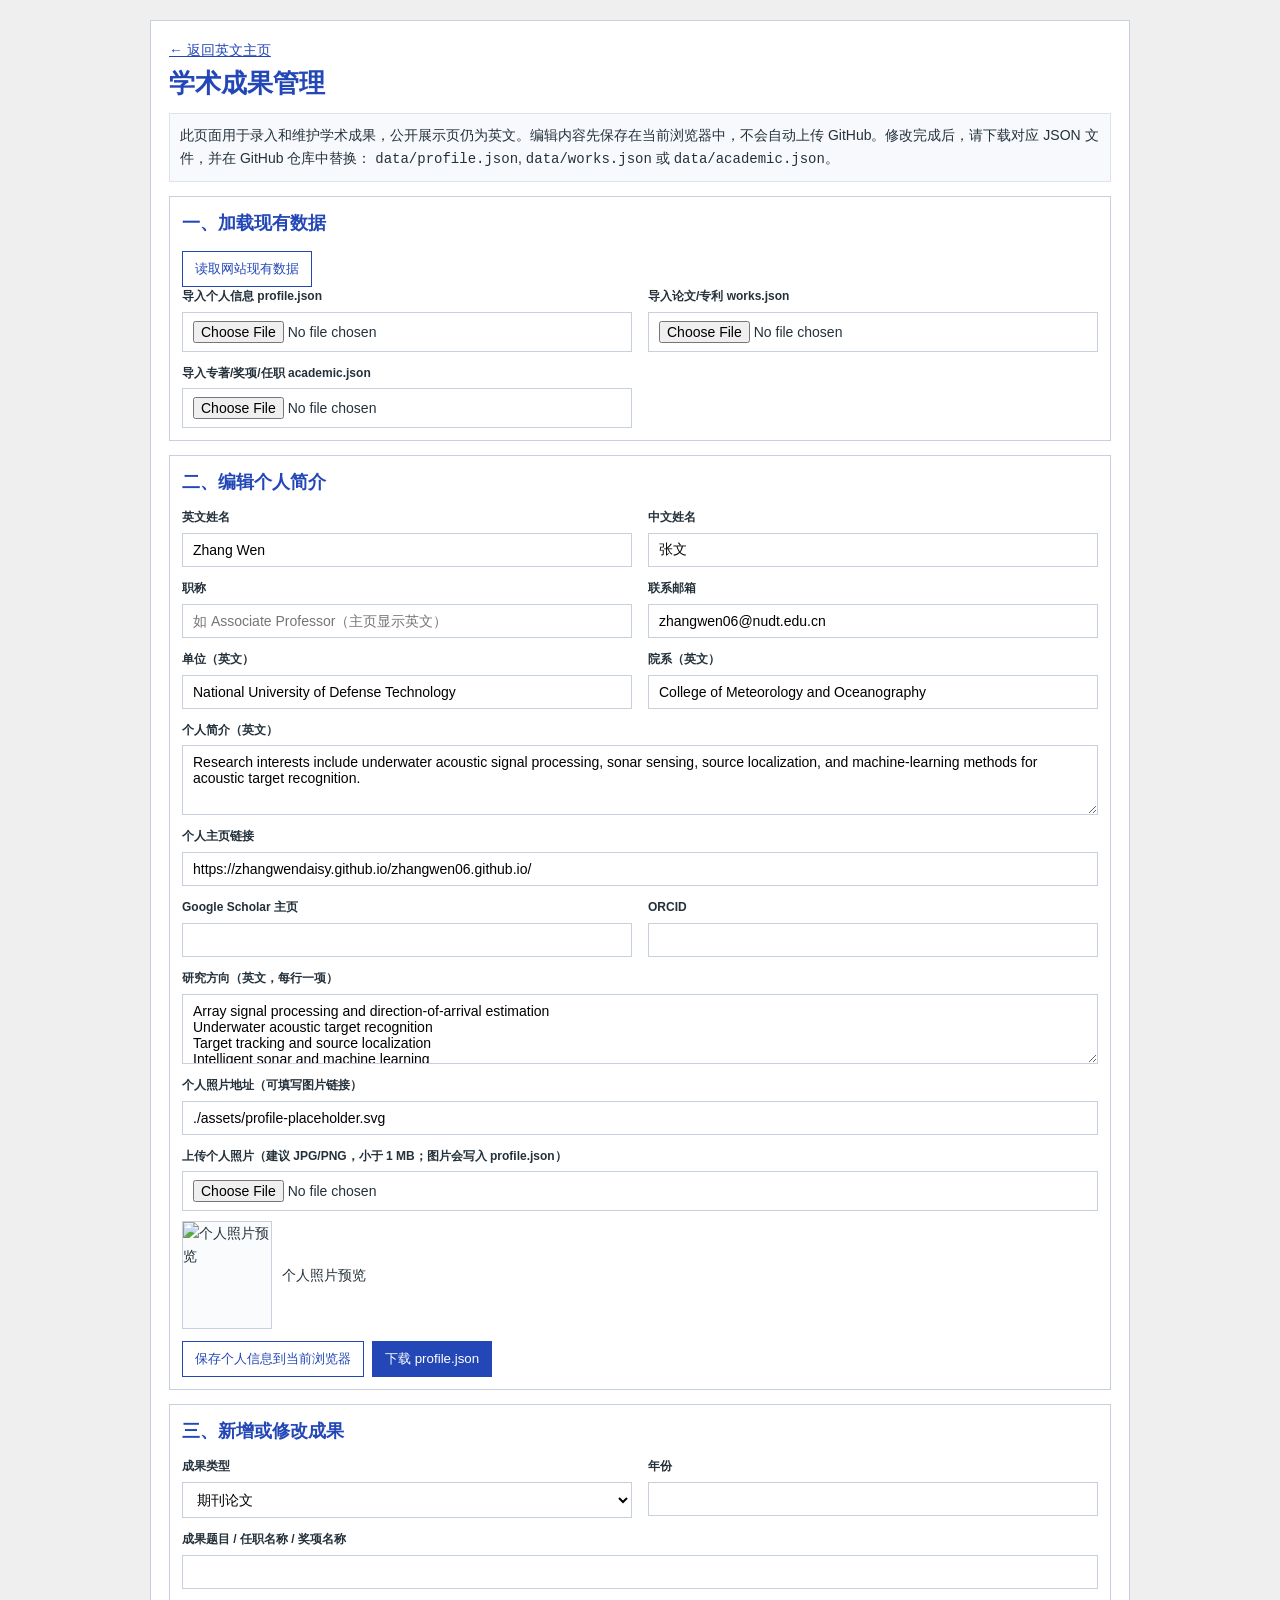
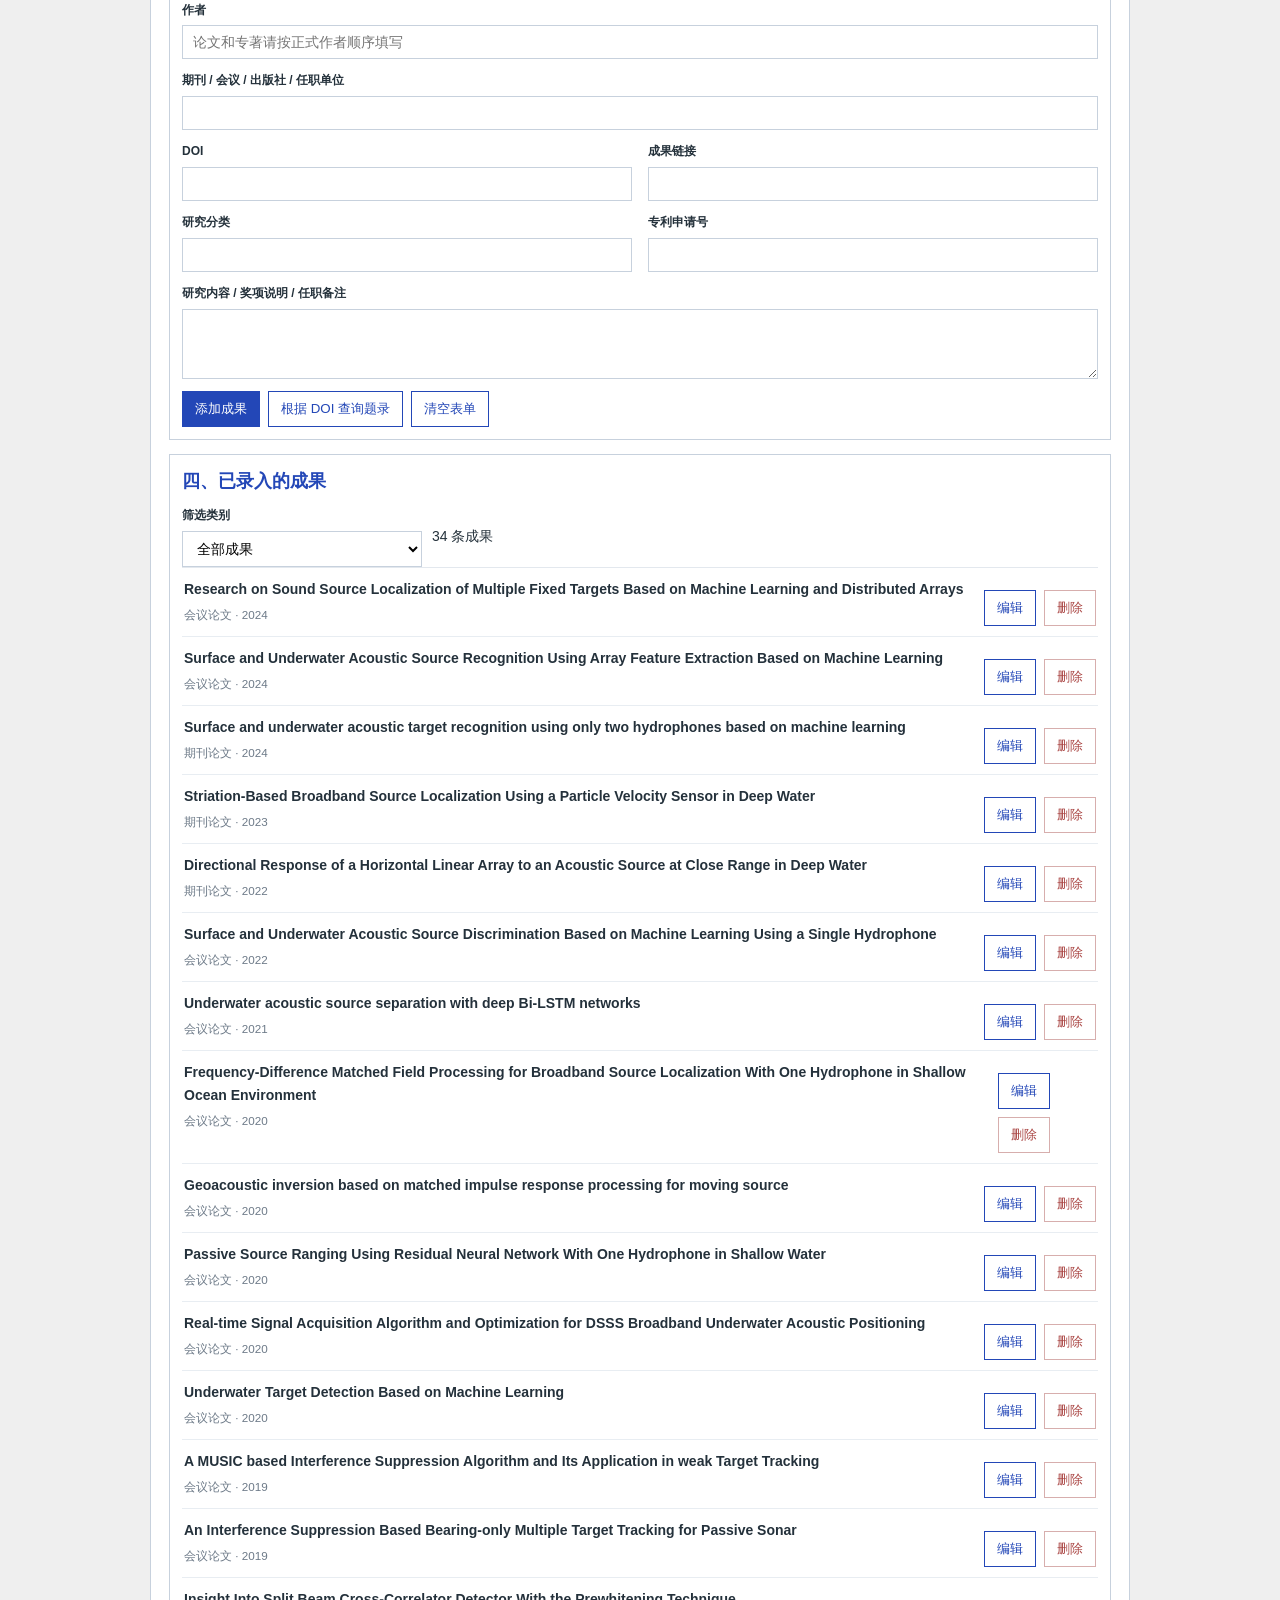
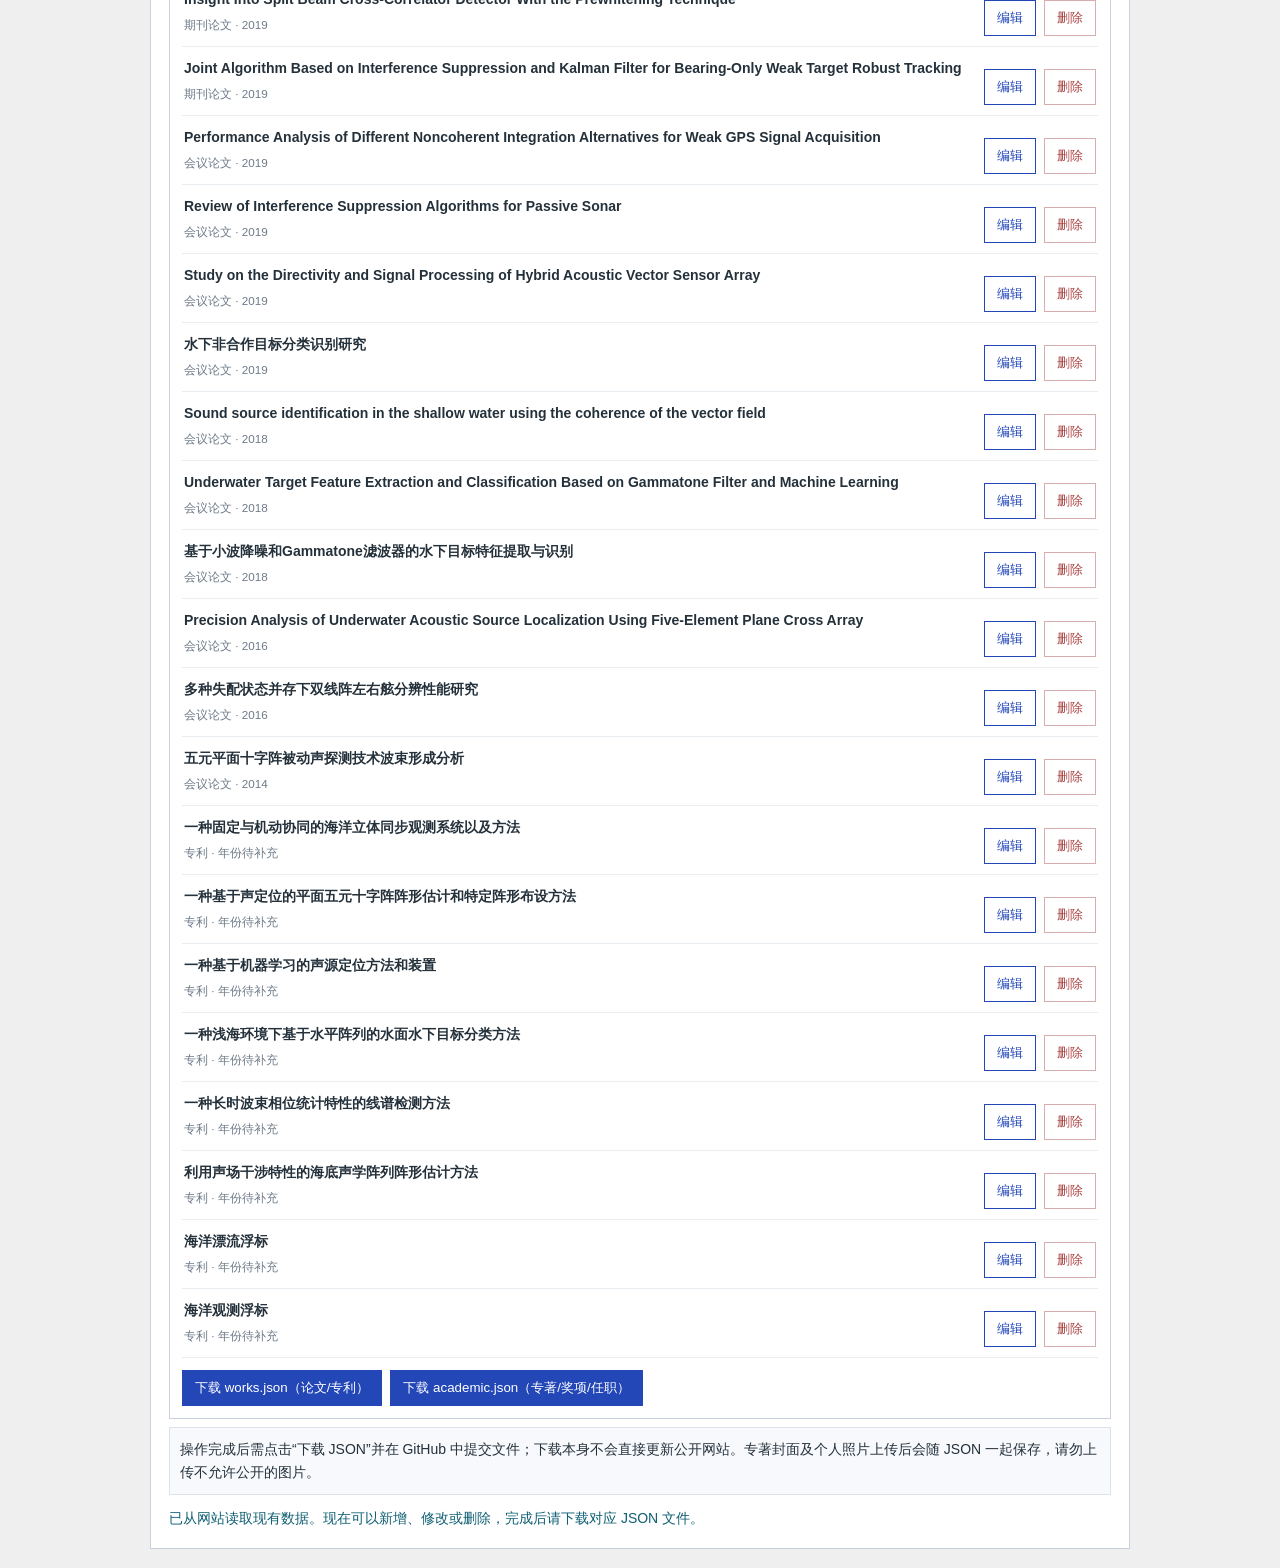
==== commit 99ce3b00: "Update editor.html" ====
--- a/tools/editor.html
+++ b/tools/editor.html
@@ -1,310 +1,469 @@
 <!doctype html>
-<html lang="en">
+<html lang="zh-CN">
 <head>
 <meta charset="utf-8">
 <meta name="viewport" content="width=device-width, initial-scale=1">
-<title>Manage Records | Zhang Wen</title>
+<title>成果管理后台｜张文老师学术主页</title>
 <style>
-:root { color-scheme: light; --link:#175c87; --border:#dce2e7; --muted:#586874; }
-* { box-sizing:border-box; }
-body { margin:0; background:#fff; color:#24313b; font:14px/1.6 Arial, Helvetica, sans-serif; }
-main { max-width:900px; padding:30px 24px 70px; margin:auto; }
-a { color:var(--link); } h1 {font-size:26px;margin:8px 0 5px} h2 {font-size:19px;margin:0 0 15px;}
-p,li {line-height:1.7} .muted {color:var(--muted);font-size:13px}
-.notice {border-left:3px solid #175c87; background:#f4f8fa;padding:12px 15px;margin:22px 0}
-section {border-top:1px solid var(--border);margin:27px 0 0;padding:23px 0 0}
-.fields {display:grid;grid-template-columns:1fr 1fr;gap:12px 18px}
-label {display:flex;flex-direction:column;gap:5px;font-size:12.5px;font-weight:600}
-label.wide{grid-column:1/-1}
-input,textarea,select{background:#fff;border:1px solid #c9d4db;border-radius:4px;padding:9px 10px;font:14px Arial,sans-serif;width:100%}
-textarea{min-height:75px;resize:vertical}
-button{border:1px solid #174f71;border-radius:4px;background:#175c87;color:#fff;padding:8px 12px;font-weight:600;cursor:pointer}
-button.secondary{background:white;color:var(--link);border-color:#a9bfcd}
-button.delete{background:white;color:#a03a35;border-color:#e2b9b6}
-button:disabled{opacity:.5;cursor:not-allowed}
-.controls{display:flex;gap:8px;flex-wrap:wrap;align-items:center;margin:13px 0}
-.section-help{color:#6f7d85;font-size:12px;margin-top:0}
-#status {display:block;margin:13px 0;color:#176272;font-size:12.5px;min-height:18px}
-.record {padding:10px 2px;border-bottom:1px solid #e6ebee;display:flex;gap:13px;justify-content:space-between;align-items:center}
-.record-title{font-size:13px;font-weight:600;display:block}
-.record-meta{font-size:12px;color:#6f818b;display:block;margin-top:4px}
-.record-actions{display:flex;gap:6px;flex-shrink:0}
-.record-actions button{padding:5px 9px;font-size:11px}
-#records{max-height:470px;overflow:auto;border-top:1px solid #e6ebee}
-footer{margin-top:40px;padding-top:16px;border-top:1px solid #eee;color:#74828b;font-size:12px}
-@media(max-width:670px){main{padding:25px 16px}.fields{grid-template-columns:1fr}.record{display:block}.record-actions{margin-top:9px}}
+:root{--text:#24313b;--link:#2347b7;--border:#c7d1dd;--bg:#f5f5f5;--panel:#fff}
+*{box-sizing:border-box}
+body{margin:0;background:#efefef;color:var(--text);font:14px/1.65 "Microsoft YaHei","PingFang SC",Arial,sans-serif}
+main{width:min(980px, calc(100vw - 20px));margin:20px auto;background:#fff;border:1px solid var(--border);padding:18px}
+h1{margin:0 0 8px;font-size:26px;color:#2347b7}
+h2{margin:0 0 10px;font-size:18px;color:#2347b7}
+p{margin:8px 0}
+a{color:var(--link)}
+section{border:1px solid var(--border);margin-top:14px;background:#fff}
+.section-body{padding:12px}
+.note{background:#f7f9fc;border:1px solid #dce3ea;padding:10px}
+.grid{display:grid;grid-template-columns:1fr 1fr;gap:12px 16px}
+label{display:flex;flex-direction:column;gap:5px;font-size:12px;font-weight:600}
+label.wide{grid-column:1 / -1}
+input,textarea,select{width:100%;padding:8px 10px;border:1px solid var(--border);background:#fff;font:14px "Microsoft YaHei","PingFang SC",Arial,sans-serif}
+textarea{min-height:70px;resize:vertical}
+button{padding:8px 12px;border:1px solid #2347b7;background:#2347b7;color:#fff;cursor:pointer}
+button.secondary{background:#fff;color:#2347b7}
+button.delete{background:#fff;color:#a94442;border-color:#d7aead}
+.actions{display:flex;gap:8px;flex-wrap:wrap;align-items:center;margin-top:12px}
+.status{margin-top:12px;color:#0f5f73;min-height:18px}
+.list{border-top:1px solid #e3e8ee}
+.item{display:flex;justify-content:space-between;gap:10px;padding:10px 2px;border-bottom:1px solid #e8edf2}
+.item small{display:block;color:#6d7a88;margin-top:4px}
+.thumb{width:48px;height:64px;object-fit:cover;border:1px solid var(--border);background:#fafbfc}
+.profile-preview{width:90px;height:108px;object-fit:cover;border:1px solid var(--border);background:#fafbfc}
+.inline{display:flex;gap:10px;align-items:center;flex-wrap:wrap}
+.hidden{display:none}
+@media (max-width:700px){main{width:calc(100vw - 12px);margin:6px auto;padding:10px}.grid{grid-template-columns:1fr}.item{display:block}}
 </style>
 </head>
 <body>
 <main>
-<a href="../index.html">← Back to academic homepage</a>
-<h1>Academic Records Editor</h1>
-<p class="muted">Manage publications, books, competition awards, and academic service. All controls are local to your browser.</p>
-<div class="notice"><strong>Publishing:</strong> This page does not write directly to GitHub.
-Download each modified JSON file and replace its matching file in the repository, then select <strong>Commit changes</strong>.
-Only reviewed and approved information should be published.</div>
-
-<section>
-<h2>1. Load existing data</h2>
-<div class="controls"><button type="button" class="secondary" id="reload">Load files from website</button></div>
-<div class="fields">
-  <label>Import existing works.json<input type="file" id="import-works" accept=".json,application/json"></label>
-  <label>Import existing academic.json<input type="file" id="import-academic" accept=".json,application/json"></label>
-  <label>Import existing profile.json<input type="file" id="import-profile" accept=".json,application/json"></label>
-</div>
-<p class="section-help">Files loaded from the website appear in the editor automatically when available.</p>
-</section>
-
-<section>
-<h2>2. Edit publication or academic record</h2>
-<form id="record-form">
-<div class="fields">
- <label>Record type
-   <select id="kind" name="kind">
-    <option value="journal">Journal article</option>
-    <option value="conference">Conference paper</option>
-    <option value="patent">Patent (saved in data, not displayed on main page)</option>
-    <option value="book">Book / monograph</option>
-    <option value="award">Competition award</option>
-    <option value="service">Academic service / reviewer role</option>
-   </select>
- </label>
- <label>Year (optional)<input type="number" name="year" min="1900" max="2100" placeholder="e.g., 2026"></label>
- <label class="wide">Title / competition / service role<input name="title" required placeholder="Official title"></label>
- <label class="wide">Authors (papers / books)<input name="authors" placeholder="Keep the official author order"></label>
- <label class="wide">Journal, conference, publisher, competition or organization<input name="publication"></label>
- <label>Research category (optional)<input name="category" placeholder="e.g., Acoustic source localization"></label>
- <label>DOI (papers only)<input name="doi" placeholder="10.xxxx/xxxx"></label>
- <label>Patent application number (patents only)<input name="application_no"></label>
- <label>Relevant public URL<input name="url" type="url" placeholder="https://"></label>
- <label class="wide">Notes / award details / term of service<textarea name="description"></textarea></label>
-</div>
-<div class="controls">
- <button id="save-record" type="submit">Add record</button>
- <button id="doi-lookup" type="button" class="secondary">Look up DOI</button>
- <button id="cancel-record" type="button" class="secondary">Clear form</button>
-</div>
-</form>
-</section>
-
-<section>
-<h2>3. Current records</h2>
-<label>Show record type
-<select id="list-kind">
- <option value="all">All records</option>
- <option value="journal">Journal articles</option>
- <option value="conference">Conference papers</option>
- <option value="patent">Patents (stored)</option>
- <option value="book">Books & monographs</option>
- <option value="award">Competition awards</option>
- <option value="service">Academic service</option>
-</select>
-</label>
-<p class="section-help"><span id="record-count">0</span> records shown.</p>
-<div id="records"></div>
-<div class="controls">
- <button type="button" id="download-works">Download works.json</button>
- <button type="button" id="download-academic">Download academic.json</button>
-</div>
-</section>
-
-<section>
-<h2>4. Profile and research interests</h2>
-<form id="profile-form">
-<div class="fields">
-  <label>English name<input name="name_en"></label>
-  <label>Native-language name<input name="name_zh"></label>
-  <label>Institution (English)<input name="institution_en"></label>
-  <label>Department (English)<input name="department_en"></label>
-  <label class="wide">Short biography (English)<textarea name="biography_en"></textarea></label>
-  <label>Email (only if approved for publication)<input name="email" type="email"></label>
-  <label>ORCID<input name="orcid" placeholder="0000-0000-0000-0000"></label>
-  <label class="wide">Google Scholar URL<input name="scholar_url" type="url"></label>
-  <label class="wide">Research interests (English, one per line)<textarea name="research_interests_en"></textarea></label>
-</div>
-<div class="controls">
- <button type="submit" class="secondary">Apply profile changes</button>
- <button type="button" id="download-profile">Download profile.json</button>
-</div>
-</form>
-</section>
-
-<span role="status" aria-live="polite" id="status"></span>
-<footer>Academic homepage maintenance · JSON files must be committed to GitHub to publish changes.</footer>
+  <a href="../index.html">← 返回英文主页</a>
+  <h1>学术成果管理</h1>
+  <p class="note">此页面用于录入和维护学术成果，公开展示页仍为英文。编辑内容先保存在当前浏览器中，不会自动上传 GitHub。修改完成后，请下载对应 JSON 文件，并在 GitHub 仓库中替换： <code>data/profile.json</code>, <code>data/works.json</code> 或 <code>data/academic.json</code>。</p>
+
+  <section>
+    <div class="section-body">
+      <h2>一、加载现有数据</h2>
+      <div class="actions">
+        <button type="button" class="secondary" id="load-online">读取网站现有数据</button>
+      </div>
+      <div class="grid">
+        <label>导入个人信息 profile.json<input type="file" id="import-profile" accept=".json,application/json"></label>
+        <label>导入论文/专利 works.json<input type="file" id="import-works" accept=".json,application/json"></label>
+        <label>导入专著/奖项/任职 academic.json<input type="file" id="import-academic" accept=".json,application/json"></label>
+      </div>
+    </div>
+  </section>
+
+  <section>
+    <div class="section-body">
+      <h2>二、编辑个人简介</h2>
+      <form id="profile-form">
+        <div class="grid">
+          <label>英文姓名<input name="name_en"></label>
+          <label>中文姓名<input name="name_zh"></label>
+          <label>职称<input name="title" placeholder="如 Associate Professor（主页显示英文）"></label>
+          <label>联系邮箱<input name="email" type="email"></label>
+          <label>单位（英文）<input name="institution_en"></label>
+          <label>院系（英文）<input name="department_en"></label>
+          <label class="wide">个人简介（英文）<textarea name="biography_en"></textarea></label>
+          <label class="wide">个人主页链接<input name="website_url" type="url"></label>
+          <label>Google Scholar 主页<input name="scholar_url" type="url"></label>
+          <label>ORCID<input name="orcid"></label>
+          <label class="wide">研究方向（英文，每行一项）<textarea name="research_interests_en"></textarea></label>
+          <label class="wide">个人照片地址（可填写图片链接）<input name="photo_url" id="profile-photo-url" placeholder="图片网址，或直接在下面选择本地图片"></label>
+          <label class="wide">上传个人照片（建议 JPG/PNG，小于 1 MB；图片会写入 profile.json）<input type="file" id="profile-photo-file" accept="image/*"></label>
+        </div>
+        <div class="inline" style="margin-top:10px">
+          <img id="profile-preview" class="profile-preview" src="../assets/profile-placeholder.svg" alt="个人照片预览">
+          <span>个人照片预览</span>
+        </div>
+        <div class="actions">
+          <button type="submit" class="secondary">保存个人信息到当前浏览器</button>
+          <button type="button" id="download-profile">下载 profile.json</button>
+        </div>
+      </form>
+    </div>
+  </section>
+
+  <section>
+    <div class="section-body">
+      <h2>三、新增或修改成果</h2>
+      <form id="record-form">
+        <div class="grid">
+          <label>成果类型
+            <select name="kind" id="kind">
+              <option value="journal">期刊论文</option>
+              <option value="conference">会议论文</option>
+              <option value="book">专著 / 教材</option>
+              <option value="award">竞赛奖项</option>
+              <option value="service">学术任职 / 审稿人</option>
+              <option value="patent">专利（仅保存数据，当前首页不展示）</option>
+            </select>
+          </label>
+          <label>年份<input name="year" type="number" min="1900" max="2100"></label>
+          <label class="wide">成果题目 / 任职名称 / 奖项名称<input name="title" required></label>
+          <label class="wide">作者<input name="authors" placeholder="论文和专著请按正式作者顺序填写"></label>
+          <label class="wide">期刊 / 会议 / 出版社 / 任职单位<input name="publication"></label>
+          <label>DOI<input name="doi"></label>
+          <label>成果链接<input name="url" type="url"></label>
+          <label>研究分类<input name="category"></label>
+          <label>专利申请号<input name="application_no"></label>
+          <label class="wide">研究内容 / 奖项说明 / 任职备注<textarea name="description"></textarea></label>
+          <label class="wide book-only">专著封面地址（可填写图片链接）<input name="image_url" id="book-image-url" placeholder="图片网址，或直接在下面选择本地图片"></label>
+          <label class="wide book-only">上传专著封面（建议 JPG/PNG，小于 1 MB；图片会写入 academic.json）<input type="file" id="book-image-file" accept="image/*"></label>
+        </div>
+        <div class="inline book-only" id="book-preview-wrap" style="margin-top:10px">
+          <img id="book-preview" class="thumb" src="../assets/book-placeholder.svg" alt="专著封面预览">
+          <span>专著封面预览</span>
+        </div>
+        <div class="actions">
+          <button type="submit" id="save-record">添加成果</button>
+          <button type="button" class="secondary" id="lookup-doi">根据 DOI 查询题录</button>
+          <button type="button" class="secondary" id="clear-form">清空表单</button>
+        </div>
+      </form>
+    </div>
+  </section>
+
+  <section>
+    <div class="section-body">
+      <h2>四、已录入的成果</h2>
+      <div class="inline">
+        <label style="min-width:240px">筛选类别
+          <select id="filter-kind">
+            <option value="all">全部成果</option>
+            <option value="journal">期刊论文</option>
+            <option value="conference">会议论文</option>
+            <option value="book">专著</option>
+            <option value="award">竞赛奖项</option>
+            <option value="service">学术任职 / 审稿人</option>
+            <option value="patent">专利</option>
+          </select>
+        </label>
+        <span id="record-count">0 条成果</span>
+      </div>
+      <div id="record-list" class="list"></div>
+      <div class="actions">
+        <button type="button" id="download-works">下载 works.json（论文/专利）</button>
+        <button type="button" id="download-academic">下载 academic.json（专著/奖项/任职）</button>
+      </div>
+    </div>
+  </section>
+
+  <p class="note">操作完成后需点击“下载 JSON”并在 GitHub 中提交文件；下载本身不会直接更新公开网站。专著封面及个人照片上传后会随 JSON 一起保存，请勿上传不允许公开的图片。</p>
+  <div id="status" class="status" aria-live="polite"></div>
 </main>
 
 <script>
 "use strict";
-let works=[], academic={books:[], awards:[], services:[]},profile={}, editing=null;
-const $=(id)=>document.getElementById(id);
-const form=$("record-form"),profileForm=$("profile-form");
-const labelForKind={journal:"Journal article",conference:"Conference paper",patent:"Patent",
- book:"Book / monograph",award:"Competition award",service:"Academic service"};
-const workType={journal:"期刊论文",conference:"会议论文",patent:"专利"};
-const extrasKey={book:"books",award:"awards",service:"services"};
-function status(message){$("status").textContent=message}
-function ensureData(data,which){
- if(which==="works"){
-   if(!Array.isArray(data))throw Error("works.json must contain a JSON array.");
-   works=data;
- }else if(which==="academic"){
-   if(!data || typeof data!=="object" || Array.isArray(data))throw Error("academic.json must be a JSON object.");
-   academic={books:Array.isArray(data.books)?data.books:[],awards:Array.isArray(data.awards)?data.awards:[],services:Array.isArray(data.services)?data.services:[]};
- }else{if(!data || typeof data!=="object" || Array.isArray(data))throw Error("profile.json must be an object."); profile=data; fillProfile();}
- renderRecords();
+let profile = {}, works = [], academic = {books:[], awards:[], services:[]};
+let editing = null;
+const $ = (id) => document.getElementById(id);
+const recordForm = $("record-form");
+const profileForm = $("profile-form");
+const workTypeMap = {journal:"期刊论文", conference:"会议论文", patent:"专利"};
+const extraMap = {book:"books", award:"awards", service:"services"};
+const kindLabels = {journal:"期刊论文", conference:"会议论文", book:"专著 / 教材", award:"竞赛奖项", service:"学术任职 / 审稿人", patent:"专利"};
+
+function message(text){ $("status").textContent = text; }
+function toDataURL(file){
+  return new Promise((resolve, reject) => {
+    if (!file.type.startsWith("image/")) {
+      reject(new Error("只能上传图片文件。")); return;
+    }
+    if (file.size > 2 * 1024 * 1024) {
+      reject(new Error("图片超过 2 MB，建议压缩后重新上传。")); return;
+    }
+    const reader = new FileReader();
+    reader.onload = () => resolve(String(reader.result || ""));
+    reader.onerror = () => reject(new Error("读取图片失败。"));
+    reader.readAsDataURL(file);
+  });
+}
+function safeImage(src){
+  if (!src) return "";
+  if (String(src).startsWith("data:image/")) return src;
+  try {
+    const siteRoot = new URL("../", document.baseURI);
+    const u = new URL(String(src), siteRoot);
+    return ["https:", "http:", "file:"].includes(u.protocol) ? u.href : "";
+  } catch { return ""; }
+}
+function setPreview(id, src, fallback){
+  $(id).src = safeImage(src) || fallback;
+}
+function normalizeAcademic(obj){
+  return {
+    books: Array.isArray(obj.books) ? obj.books : [],
+    awards: Array.isArray(obj.awards) ? obj.awards : [],
+    services: Array.isArray(obj.services) ? obj.services : []
+  };
 }
 async function loadOnline(){
- try{
-   const keys=["works","academic","profile"];
-   const data=await Promise.all(keys.map(async key=>{
-     const response=await fetch("../data/"+key+".json",{cache:"no-store"});
-     if(!response.ok)throw Error(key+".json is unavailable");
-     return response.json();
-   }));
-   keys.forEach((key,i)=>ensureData(data[i],key));
-   status("Loaded data from the published website.");
- }catch(error){
-   status("Automatic loading failed. Import the JSON files above, or open this editor through GitHub Pages.");
- }
-}
-for(const kind of ["works","academic","profile"]){
- $("import-"+kind).addEventListener("change",async(e)=>{
-   const file=e.target.files?.[0];if(!file)return;
-   try{ensureData(JSON.parse(await file.text()),kind);status("Imported "+file.name);}
-   catch(error){status("Import failed: "+error.message)}
- });
-}
-function getItems(kind){
- if(workType[kind])return works;
- return academic[extrasKey[kind]];
-}
-function matchesKind(item,kind){
- if(workType[kind])return item.type===workType[kind];
- return true;
+  try{
+    const [p, w, a] = await Promise.all([
+      fetch("../data/profile.json", {cache:"no-store"}).then(r=>r.json()),
+      fetch("../data/works.json", {cache:"no-store"}).then(r=>r.json()),
+      fetch("../data/academic.json", {cache:"no-store"}).then(r=>r.json())
+    ]);
+    profile = p;
+    works = Array.isArray(w) ? w : [];
+    academic = normalizeAcademic(a);
+    fillProfile();
+    renderList();
+    message("已从网站读取现有数据。现在可以新增、修改或删除，完成后请下载对应 JSON 文件。");
+  }catch(error){
+    message("无法自动读取网站数据，请在上方手动选择 JSON 文件导入。");
+  }
+}
+async function importJSON(inputId, assign){
+  const file = $(inputId).files && $(inputId).files[0];
+  if (!file) return;
+  try{
+    const parsed = JSON.parse(await file.text());
+    assign(parsed);
+    fillProfile();
+    renderList();
+    message("已导入文件：" + file.name);
+  }catch(error){
+    message("导入失败：" + error.message);
+  }
+}
+$("import-profile").addEventListener("change", ()=>importJSON("import-profile", data => { profile = data || {}; }));
+$("import-works").addEventListener("change", ()=>importJSON("import-works", data => { works = Array.isArray(data) ? data : []; }));
+$("import-academic").addEventListener("change", ()=>importJSON("import-academic", data => { academic = normalizeAcademic(data || {}); }));
+$("load-online").addEventListener("click", loadOnline);
+
+function fillProfile(){
+  for (const field of profileForm.querySelectorAll("[name]")){
+    if (field.name === "research_interests_en") field.value = Array.isArray(profile.research_interests_en) ? profile.research_interests_en.join("\n") : "";
+    else field.value = profile[field.name] || "";
+  }
+  setPreview("profile-preview", profile.photo_url, "../assets/profile-placeholder.svg");
+}
+$("profile-photo-url").addEventListener("input", e => setPreview("profile-preview", e.target.value, "../assets/profile-placeholder.svg"));
+$("profile-photo-file").addEventListener("change", async (e) => {
+  const file = e.target.files && e.target.files[0];
+  if (!file) return;
+  try {
+    const dataUrl = await toDataURL(file);
+    $("profile-photo-url").value = dataUrl;
+    setPreview("profile-preview", dataUrl, "../assets/profile-placeholder.svg");
+    message("个人照片已载入，请先点击“保存个人信息到当前浏览器”，再下载 profile.json。");
+  } catch (error) { message("个人照片上传失败：" + error.message); }
+});
+profileForm.addEventListener("submit", (e) => {
+  e.preventDefault();
+  for (const field of profileForm.querySelectorAll("[name]")){
+    if (field.name === "research_interests_en") profile[field.name] = field.value.split(/\r?\n/).map(x=>x.trim()).filter(Boolean);
+    else profile[field.name] = field.value.trim();
+  }
+  message("个人资料已保存到当前浏览器。请下载 profile.json，在 GitHub 提交后才会更新网站。");
+});
+
+function currentFormKind(){ return recordForm.elements.kind.value; }
+function toggleBookFields(){
+  const show = currentFormKind() === "book";
+  for (const el of document.querySelectorAll(".book-only")) el.classList.toggle("hidden", !show);
+}
+$("kind").addEventListener("change", toggleBookFields);
+toggleBookFields();
+$("book-image-url").addEventListener("input", e => setPreview("book-preview", e.target.value, "../assets/book-placeholder.svg"));
+$("book-image-file").addEventListener("change", async (e) => {
+  const file = e.target.files && e.target.files[0];
+  if (!file) return;
+  try {
+    const dataUrl = await toDataURL(file);
+    $("book-image-url").value = dataUrl;
+    setPreview("book-preview", dataUrl, "../assets/book-placeholder.svg");
+    message("专著封面已载入。请保存这条成果，再下载 academic.json 并提交到 GitHub。");
+  } catch (error) { message("专著封面上传失败：" + error.message); }
+});
+
+function sortByYearDesc(a, b){
+  return (Number(b.year)||0) - (Number(a.year)||0) || String(a.title||"").localeCompare(String(b.title||""), "en");
 }
 function allRecords(){
- const all=[];
- for(const item of works){
-   const kind=Object.keys(workType).find(k=>workType[k]===item.type) || "journal";
-   all.push({kind,item,ref:works});
- }
- for(const kind of ["book","award","service"]){
-   for(const item of academic[extrasKey[kind]])all.push({kind,item,ref:academic[extrasKey[kind]]});
- }
- return all;
-}
-function renderRecords(){
- const root=$("records");root.replaceChildren();
- const choice=$("list-kind").value;
- const entries=allRecords().filter(rec=>choice==="all"||rec.kind===choice);
- entries.sort((a,b)=>(Number(b.item.year)||0)-(Number(a.item.year)||0));
- $("record-count").textContent=entries.length;
- for(const rec of entries){
-   const row=document.createElement("div");row.className="record";
-   const left=document.createElement("div");
-   const title=document.createElement("span");title.className="record-title";title.textContent=rec.item.title||"Untitled";
-   const meta=document.createElement("span");meta.className="record-meta";
-   meta.textContent=labelForKind[rec.kind]+" · "+(rec.item.year||"Year unknown");
-   left.append(title,meta);
-   const actions=document.createElement("div");actions.className="record-actions";
-   const edit=document.createElement("button");edit.type="button";edit.className="secondary";edit.textContent="Edit";
-   edit.onclick=()=>editRecord(rec);
-   const del=document.createElement("button");del.type="button";del.className="delete";del.textContent="Delete";
-   del.onclick=()=>{if(confirm("Delete this record?")){const i=rec.ref.indexOf(rec.item);if(i>=0)rec.ref.splice(i,1);if(editing?.item===rec.item)clearForm();renderRecords();status("Record deleted. Download the matching JSON file to save changes.")}};
-   actions.append(edit,del);row.append(left,actions);root.append(row);
- }
- if(!entries.length){const p=document.createElement("p");p.className="muted";p.textContent="No records in this category.";root.append(p)}
-}
-function editRecord(rec){
- editing=rec;form.reset();
- form.elements.kind.value=rec.kind;
- for(const field of ["title","authors","year","publication","category","doi","application_no","url","description"]){
-   form.elements[field].value=rec.item[field]??"";
- }
- $("save-record").textContent="Save changes";
- form.scrollIntoView({behavior:"smooth",block:"start"});
- status("Editing existing record. Changes stay in your browser until JSON export.");
-}
-function clearForm(){editing=null;form.reset();$("save-record").textContent="Add record"}
-$("cancel-record").onclick=()=>{clearForm();status("Form cleared.")};
-$("list-kind").onchange=renderRecords;
-form.onsubmit=(event)=>{
- event.preventDefault();
- const data=Object.fromEntries(new FormData(form).entries());
- const kind=data.kind;
- const old=editing?.item;
- const rec={...(old||{}),
-   id:old?.id||("entry-"+Date.now().toString(36)+"-"+Math.random().toString(36).slice(2,7)),
-   title:(data.title||"").trim(),
-   authors:(data.authors||"").trim(),
-   year:data.year?Number(data.year):null,
-   publication:(data.publication||"").trim(),
-   category:(data.category||"").trim(),
-   doi:(data.doi||"").trim().replace(/^https?:\/\/(?:dx\.)?doi\.org\//i,""),
-   application_no:(data.application_no||"").trim(),
-   url:(data.url||"").trim(),
-   description:(data.description||"").trim()
- };
- if(!rec.title){status("Please enter a title or role.");return}
- if(workType[kind])rec.type=workType[kind];
- else delete rec.type;
- if(editing){
-   const index=editing.ref.indexOf(editing.item);
-   if(index>=0)editing.ref.splice(index,1);
- }
- if(workType[kind])works.push(rec);else academic[extrasKey[kind]].push(rec);
- const exportName=workType[kind]?"works.json":"academic.json";
- clearForm();renderRecords();
- status("Record saved locally. Download "+exportName+" and commit it to GitHub.");
-};
-$("doi-lookup").onclick=async()=>{
- const doi=form.elements.doi.value.trim().replace(/^https?:\/\/(?:dx\.)?doi\.org\//i,"");
- if(!doi){status("Enter a DOI first.");return}
- status("Looking up DOI via Crossref...");
- try{
-   const resp=await fetch("https://api.crossref.org/works/"+encodeURIComponent(doi));
-   if(!resp.ok)throw Error("Crossref returned HTTP "+resp.status);
-   const w=(await resp.json()).message;
-   form.elements.title.value=(w.title||[])[0]||"";
-   form.elements.authors.value=(w.author||[]).map(a=>[a.given,a.family].filter(Boolean).join(" ")).join(", ");
-   form.elements.publication.value=(w["container-title"]||[])[0]||"";
-   const parts=(w.published?.["date-parts"]||w.issued?.["date-parts"]||[])[0];
-   if(parts?.[0])form.elements.year.value=parts[0];
-   form.elements.kind.value=w.type==="proceedings-article"?"conference":"journal";
-   form.elements.url.value="https://doi.org/"+doi;
-   status("Metadata filled from Crossref. Verify all authors and publication details before saving.");
- }catch(error){status("Lookup unavailable: "+error.message)}
-};
-function fillProfile(){
- for(const el of profileForm.querySelectorAll("[name]")){
-   if(el.name==="research_interests_en"){
-     el.value=Array.isArray(profile.research_interests_en)?profile.research_interests_en.join("\n"):"";
-   }else{
-     el.value=profile[el.name]||"";
-   }
- }
-}
-profileForm.onsubmit=(event)=>{
- event.preventDefault();
- for(const input of profileForm.querySelectorAll("[name]")){
-   profile[input.name]=input.name==="research_interests_en"
-      ?input.value.split(/\r?\n/).map(s=>s.trim()).filter(Boolean)
-      :input.value.trim();
- }
- status("Profile saved locally. Download profile.json to publish.");
-};
-function downloadJSON(filename,obj){
- const blob=new Blob([JSON.stringify(obj,null,2)+"\n"],{type:"application/json;charset=utf-8"});
- const url=URL.createObjectURL(blob);const a=document.createElement("a");
- a.href=url;a.download=filename;document.body.append(a);a.click();a.remove();
- setTimeout(()=>URL.revokeObjectURL(url),1000);
- status("Downloaded "+filename+". Replace data/"+filename+" in your GitHub repository and commit the change.");
-}
-$("download-works").onclick=()=>downloadJSON("works.json",works);
-$("download-academic").onclick=()=>downloadJSON("academic.json",academic);
-$("download-profile").onclick=()=>downloadJSON("profile.json",profile);
-$("reload").onclick=loadOnline;
+  const result = [];
+  works.forEach(item => {
+    const kind = Object.keys(workTypeMap).find(k => workTypeMap[k] === item.type) || "journal";
+    result.push({kind, item, bucket: works});
+  });
+  ["book","award","service"].forEach(kind => {
+    academic[extraMap[kind]].forEach(item => result.push({kind, item, bucket: academic[extraMap[kind]]}));
+  });
+  return result.sort((x, y) => sortByYearDesc(x.item, y.item));
+}
+function renderList(){
+  const filter = $("filter-kind").value;
+  const items = allRecords().filter(x => filter === "all" || x.kind === filter);
+  $("record-count").textContent = items.length + " 条成果";
+  const root = $("record-list");
+  root.innerHTML = "";
+  if (!items.length){
+    root.innerHTML = "<p>此类别暂无成果。</p>";
+    return;
+  }
+  items.forEach(rec => {
+    const row = document.createElement("div");
+    row.className = "item";
+    const left = document.createElement("div");
+    const main = document.createElement("div");
+    const title = document.createElement("strong");
+    title.textContent = rec.item.title || "未填写题名";
+    const meta = document.createElement("small");
+    meta.textContent = kindLabels[rec.kind] + " · " + (rec.item.year || "年份待补充");
+    main.append(title, meta);
+    left.appendChild(main);
+    if (rec.kind === "book"){
+      const preview = document.createElement("img");
+      preview.className = "thumb";
+      preview.src = safeImage(rec.item.image_url) || "../assets/book-placeholder.svg";
+      left.prepend(preview);
+      left.style.display = "flex";
+      left.style.gap = "10px";
+      left.style.alignItems = "center";
+    }
+    const right = document.createElement("div");
+    right.className = "actions";
+    const edit = document.createElement("button");
+    edit.type = "button";
+    edit.className = "secondary";
+    edit.textContent = "编辑";
+    edit.onclick = () => loadRecord(rec);
+    const del = document.createElement("button");
+    del.type = "button";
+    del.className = "delete";
+    del.textContent = "删除";
+    del.onclick = () => {
+      if (!confirm("确定删除这条成果吗？请注意删除后仍需导出并提交 JSON 才能发布。")) return;
+      const idx = rec.bucket.indexOf(rec.item);
+      if (idx >= 0) rec.bucket.splice(idx, 1);
+      if (editing && editing.item === rec.item) clearRecordForm();
+      renderList();
+      message("已在浏览器中删除该成果。请下载对应 JSON 文件并提交到 GitHub。");
+    };
+    right.append(edit, del);
+    row.append(left, right);
+    root.appendChild(row);
+  });
+}
+$("filter-kind").addEventListener("change", renderList);
+
+function clearRecordForm(){
+  editing = null;
+  recordForm.reset();
+  $("save-record").textContent = "添加成果";
+  $("book-image-url").value = "";
+  setPreview("book-preview", "", "../assets/book-placeholder.svg");
+  toggleBookFields();
+}
+$("clear-form").addEventListener("click", clearRecordForm);
+
+function loadRecord(rec){
+  clearRecordForm();
+  editing = rec;
+  recordForm.elements.kind.value = rec.kind;
+  for (const name of ["year","title","authors","publication","doi","url","category","application_no","description","image_url"]){
+    if (recordForm.elements[name]) recordForm.elements[name].value = rec.item[name] || "";
+  }
+  $("save-record").textContent = "保存修改";
+  setPreview("book-preview", rec.item.image_url, "../assets/book-placeholder.svg");
+  toggleBookFields();
+  window.scrollTo({top: document.body.scrollTop, behavior:"smooth"});
+  message("正在修改现有成果，保存后请下载对应 JSON 文件。");
+}
+recordForm.addEventListener("submit", (e) => {
+  e.preventDefault();
+  const kind = currentFormKind();
+  const data = Object.fromEntries(new FormData(recordForm).entries());
+  const item = editing ? {...editing.item} : {id: "entry-" + Date.now().toString(36)};
+  Object.assign(item, {
+    title: (data.title||"").trim(),
+    authors: (data.authors||"").trim(),
+    year: data.year ? Number(data.year) : null,
+    publication: (data.publication||"").trim(),
+    doi: (data.doi||"").trim().replace(/^https?:\/\/(?:dx\.)?doi\.org\//i, ""),
+    url: (data.url||"").trim(),
+    category: (data.category||"").trim(),
+    application_no: (data.application_no||"").trim(),
+    description: (data.description||"").trim(),
+    image_url: (data.image_url||"").trim()
+  });
+  if (!item.title){
+    message("请填写成果题目或任职名称。");
+    return;
+  }
+  if (editing){
+    const oldIndex = editing.bucket.indexOf(editing.item);
+    if (oldIndex >= 0) editing.bucket.splice(oldIndex, 1);
+  }
+  if (workTypeMap[kind]){
+    item.type = workTypeMap[kind];
+    works.push(item);
+    message("成果已保存至浏览器中的 works.json。请下载并提交至 GitHub，网站才会更新。");
+  }else{
+    delete item.type;
+    academic[extraMap[kind]].push(item);
+    message("成果已保存至浏览器中的 academic.json。请下载并提交至 GitHub，网站才会更新。");
+  }
+  clearRecordForm();
+  renderList();
+});
+
+$("lookup-doi").addEventListener("click", async () => {
+  const doi = (recordForm.elements.doi.value || "").trim().replace(/^https?:\/\/(?:dx\.)?doi\.org\//i, "");
+  if (!doi){
+    message("请先填写论文 DOI。");
+    return;
+  }
+  message("正在通过 Crossref 查询 DOI 题录……");
+  try{
+    const res = await fetch("https://api.crossref.org/works/" + encodeURIComponent(doi));
+    if (!res.ok) throw new Error("Crossref 服务返回 HTTP " + res.status);
+    const msg = (await res.json()).message;
+    recordForm.elements.title.value = (msg.title || [])[0] || "";
+    recordForm.elements.authors.value = (msg.author || []).map(a => [a.given, a.family].filter(Boolean).join(" ")).join(", ");
+    recordForm.elements.publication.value = (msg["container-title"] || [])[0] || "";
+    const parts = (msg.published?.["date-parts"] || msg.issued?.["date-parts"] || [])[0];
+    if (parts && parts[0]) recordForm.elements.year.value = parts[0];
+    recordForm.elements.kind.value = msg.type === "proceedings-article" ? "conference" : "journal";
+    recordForm.elements.url.value = "https://doi.org/" + doi;
+    toggleBookFields();
+    message("已自动补全题录，请认真核对作者、题名、年份和刊物信息后再保存。");
+  }catch(error){
+    message("DOI 查询失败：" + error.message);
+  }
+});
+
+function download(filename, obj){
+  const blob = new Blob([JSON.stringify(obj, null, 2) + "\n"], {type:"application/json;charset=utf-8"});
+  const url = URL.createObjectURL(blob);
+  const a = document.createElement("a");
+  a.href = url;
+  a.download = filename;
+  document.body.appendChild(a);
+  a.click();
+  a.remove();
+  setTimeout(() => URL.revokeObjectURL(url), 1000);
+}
+$("download-profile").addEventListener("click", () => {
+  download("profile.json", profile);
+  message("已下载 profile.json，请在 GitHub 中替换 data/profile.json 并提交。");
+});
+$("download-works").addEventListener("click", () => {
+  download("works.json", works);
+  message("已下载 works.json，请在 GitHub 中替换 data/works.json 并提交。");
+});
+$("download-academic").addEventListener("click", () => {
+  download("academic.json", academic);
+  message("已下载 academic.json，请在 GitHub 中替换 data/academic.json 并提交。");
+});
+
 loadOnline();
 </script>
+<script type="module" src="https://static.cloudflareinsights.com/beacon.min.js/vce701823e78c4301a35b7e07294d87301792088814092" integrity="sha512-UKNk8GbxkABxKcXYuLkO16EleLGUkcvJWtpSNmExE0Too3ZaFAxTscNWEc1OdAv5/BikHawapSCaiD2XCmp+Bw==" data-cf-beacon='{"version":"2024.11.0","token":"7939e04a4baf43c8b86a560f74aac60e","spa":2}' crossorigin="anonymous"></script>
 </body>
 </html>
